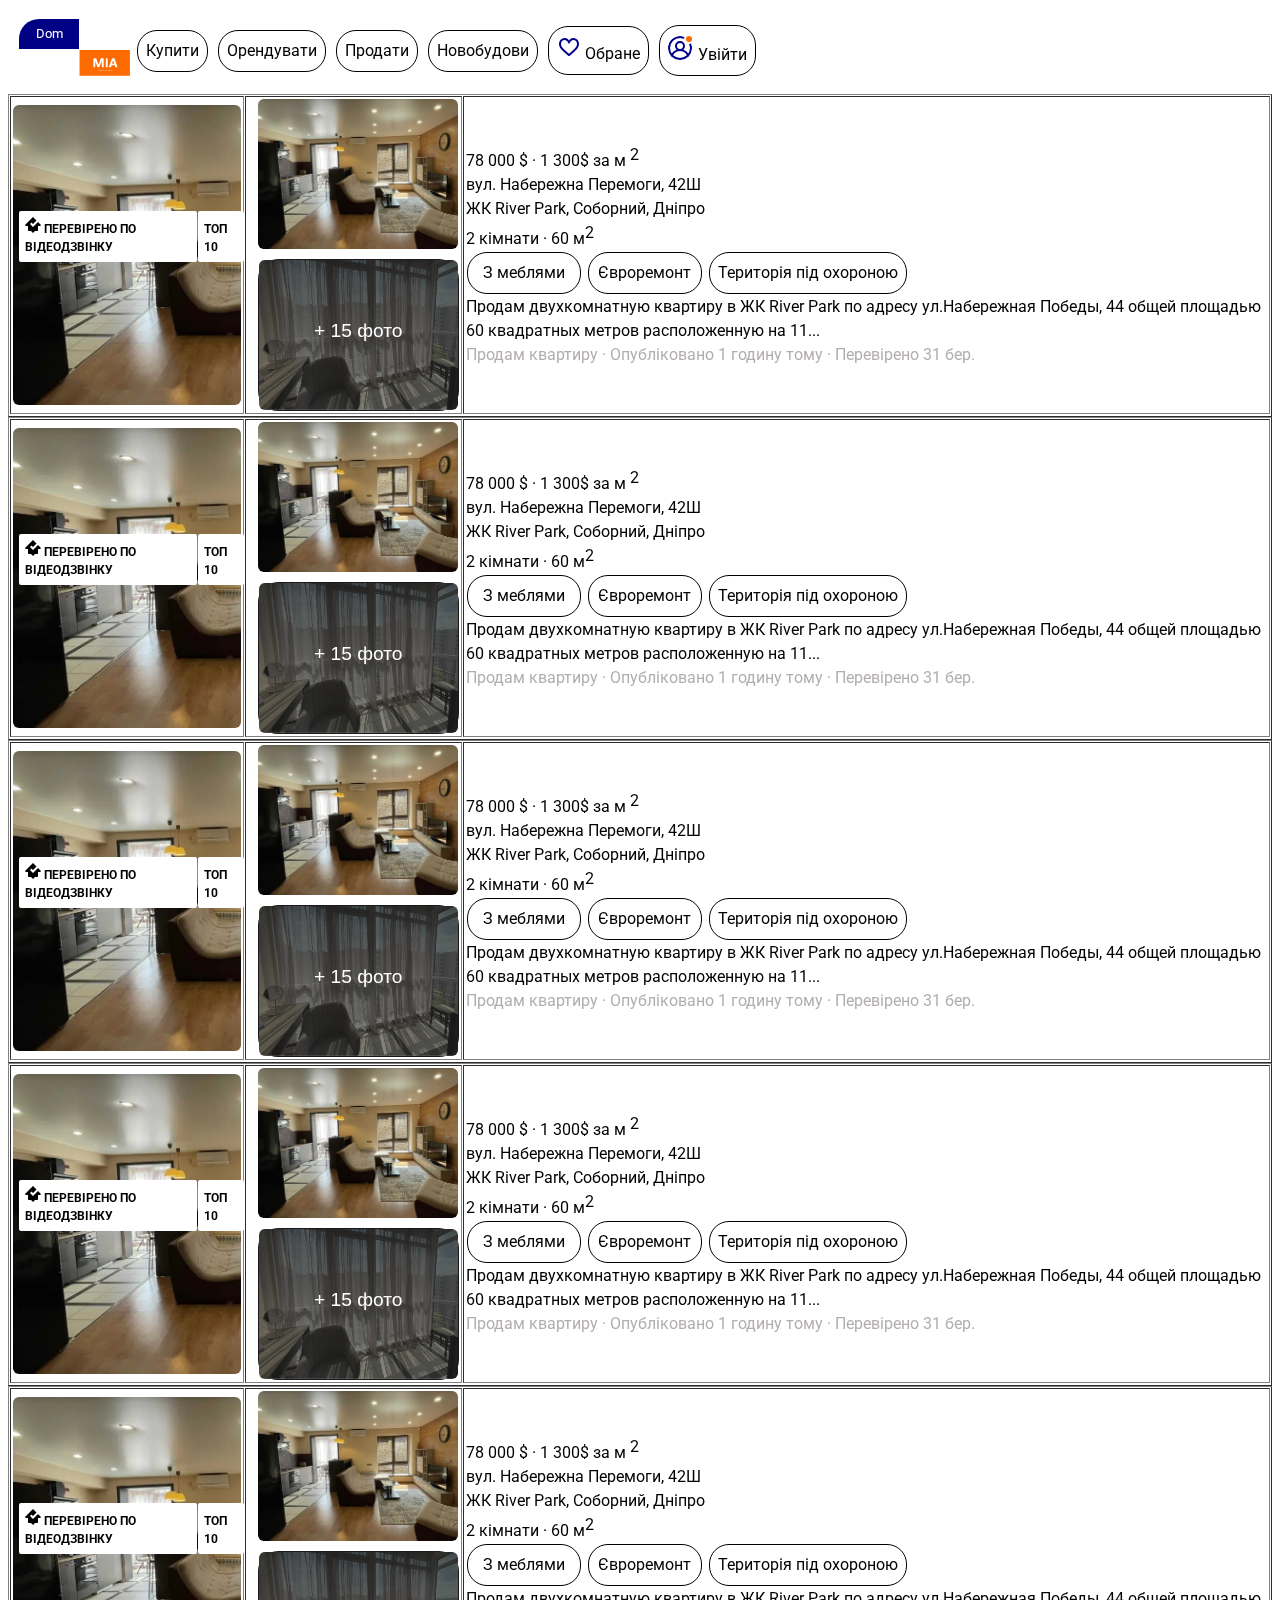
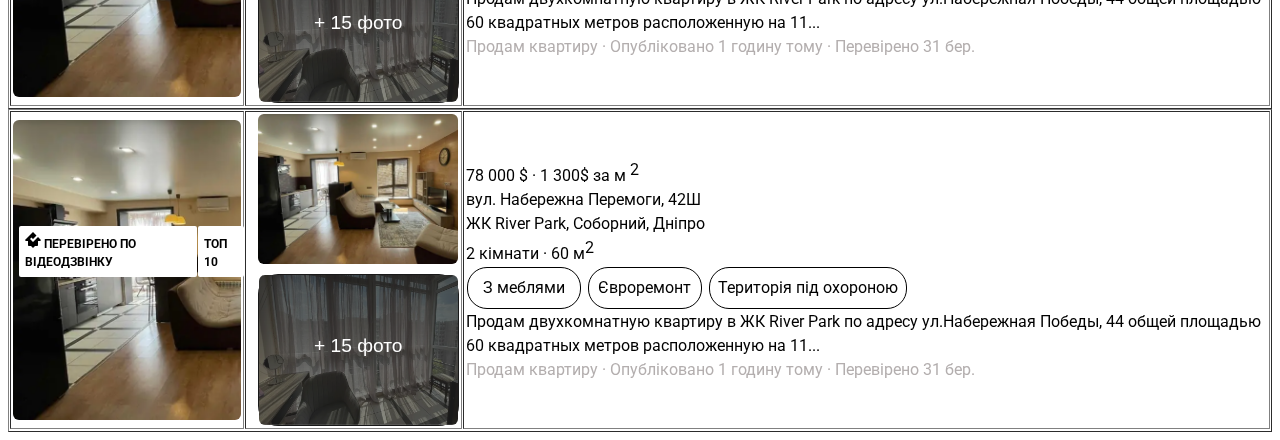
==== i.html @ 533d86bd "add test pages" ====
<!DOCTYPE html>
<html lang="en">
<head>
    <meta charset="UTF-8">
    <link rel="shortcut icon" href="./33333.png" type="image/x-icon">

    <meta name="viewport" content="width=device-width, initial-scale=1.0">
    <link href="https://fonts.googleapis.com/css2?family=Roboto&display=swap" rel="stylesheet">
<link rel="stylesheet" href="./styles/style.css">
    <link rel="stylesheet" href="./i.css">

    <title>DomMia</title>
</head>
<body>
<header>
    <nav>
        <table>
<tr>
    <td> <a class="logo-link" href="#"><span>Dom</span> <img class="logo-img" src="./logomia.svg" alt="logo-home"></a></td>
    <td>  <a href="#" class="link-nav">Купити</a></td>
         <td><a href="#" class="link-nav">Орендувати</a></td>
         <td><a href="#" class="link-nav">Продати</a></td>
         <td><a href="#" class="link-nav">Новобудови</a></td>

    <td>
        <a href="#" class="link-nav"><svg fill="none" xmlns="http://www.w3.org/2000/svg" viewBox="0 0 24 24" width="24" height="24" class="sc-8p9qme-0 icMkEa"><path fill-rule="evenodd" clip-rule="evenodd" d="M7.587 3a4.974 4.974 0 0 1 3.143 1.097c.212.166.415.35.608.548.236.241.456.507.662.794.206-.287.427-.553.662-.794a6.069 6.069 0 0 1 .751-.656 4.975 4.975 0 0 1 3-.989 5.35 5.35 0 0 1 4 1.762C21.438 5.884 22 7.418 22 9.08c0 1.711-.63 3.278-1.983 4.93-1.211 1.477-2.951 2.977-4.965 4.714-.689.593-1.47 1.266-2.279 1.982a1.166 1.166 0 0 1-1.546 0 231.349 231.349 0 0 0-2.274-1.979l-.004-.003c-2.015-1.737-3.755-3.237-4.965-4.714C2.63 12.358 2 10.79 2 9.08c0-1.662.564-3.196 1.587-4.318a5.35 5.35 0 0 1 4-1.762Zm1.91 2.672C8.909 5.212 8.284 5 7.587 5a3.35 3.35 0 0 0-2.522 1.109C4.41 6.827 4 7.865 4 9.08c0 1.144.396 2.277 1.53 3.662 1.078 1.314 2.665 2.692 4.725 4.467l.008.007.003.003c.529.456 1.118.963 1.734 1.503.621-.543 1.214-1.055 1.746-1.513 2.059-1.775 3.647-3.153 4.723-4.467C19.604 11.357 20 10.224 20 9.08c0-1.215-.41-2.253-1.065-2.971A3.35 3.35 0 0 0 16.413 5c-.697 0-1.322.213-1.91.673a4.07 4.07 0 0 0-.408.367 4.852 4.852 0 0 0-.468.563L12 8.878l-1.627-2.276a4.843 4.843 0 0 0-.468-.562 4.077 4.077 0 0 0-.408-.368Z" fill="#00008B"></path></svg>
        Обране</a></td>
        <td><a href="#" class="link-nav"><svg fill="none" xmlns="http://www.w3.org/2000/svg" viewBox="0 0 26 26" width="26" height="26" class="sc-1748d3z-0 icEwvb"><g clip-path="url(#clip0)" stroke="#00008B" stroke-width="2"><circle cx="12" cy="14" r="11"></circle><circle cx="12" cy="12" r="4"></circle><circle cx="12" cy="25" r="9"></circle></g><circle cx="21" cy="5" r="4" fill="#FD6A00" stroke="#fff" stroke-width="2"></circle><defs><clipPath id="clip0"><rect y="2" width="24" height="24" rx="12" fill="#fff"></rect></clipPath></defs></svg>
        Увійти</a></td>
    
         
    
    </td>
</tr>
    </table>
       
      
       
    </nav>
</header>


        <!-- <video controls autoplay="autoplay" loop="loop" >
            <source src="./1111.mp4" type="video/mp4">
          </video> -->
          <div class="video-container">
          <video preload="auto" loop="" muted="" playsinline="" autoplay="" src="./1111.mp4" style="visibility: visible;"></video>


         
            
          </div>
          
          <table border="1" cellspacing="1" cellpadding="1">
            <tr>
               <td>
                <div class="img-ap-prew">
                    <div class="sticks">
                        <a class="a-ap-stick-v">
                            <svg width="16" height="16" fill="none" xmlns="http://www.w3.org/2000/svg" class="mr-5 v-bottom"><path d="M13 5l-5 5-3-3 1.5-1.5L8 7l3.5-3.5L8 0 0 8s.5 1 1 1h2v4c0 .6.4 1 1 1h2l2 2 2-2h2c.6 0 1-.4 1-1V9h2c.5 0 1-1 1-1l-3-3z" fill="#000"></path></svg>
                              Перевірено по відеодзвінку</a>
                        <a class="a-ap-stick-t">ТОП 10</a>
                    </div>
                    <!-- <img src="./img/1.avif" alt=""> -->
                </div>
               </td>
               <td>
                <div class="img-ap-subblock">
                    <div class="img-ap">
                        
                        <!-- <img src="./img/2.avif" alt=""> -->
                    </div>
                    <div class="check">
                        <div class="img-ap-more">
                        <p class="img-ap-more-txt">+ 15 фото</p>
                        <!-- <img class="img-ch" src="./img/1a.png" alt=""> -->
                    </div>
                    </div>
                    
                </div>
               </td>
               <td>
                <div class="info-app">
                    <div class="price">
                        <span class="sp_price">78 000 $</span>
                        <span class="sp_price_squar">· 1 300$ за м <sup>2</sup>
                        </span>
                    </div>
                    <div class="address"><p>вул. Набережна Перемоги, 42Ш</p></div>
                    <div class="area"><p>
                        ЖК River Park, Соборний, Дніпро
                    </p></div>
                    <div class="rooms"><span>
                        2 кімнати · 60 м<sup>2</sup>
                    </span></div>
                    <div class="features">
                        <ul>
                            <li>
                                <a>З меблями</a>
                            </li>
                            <li>
                                <a>Євроремонт</a>
                            </li>
                            <li>
                                <a>Територія під охороною</a>
                            </li>
                        </ul>
                    </div>
                    <div class="descr_ap">
                        <p>
                            Продам двухкомнатную квартиру в ЖК River Park по адресу ул.Набережная Победы, 44 общей площадью 60 квадратных метров расположенную на 11...</div>
                        </p>
                    <div class="info_adv">
                        <span>Продам квартиру · </span>
                        <span>Опубліковано 1 годину тому</span>
                        <span> · Перевірено 31 бер.</span>
                    </div>
                </div>
               </td>
            </tr>
            <tr>
          </table>
          
          <table border="1" cellspacing="1" cellpadding="1">
            <tr>
               <td>
                <div class="img-ap-prew">
                    <div class="sticks">
                        <div class="a-ap-stick-v">
                            <svg width="16" height="16" fill="none" xmlns="http://www.w3.org/2000/svg" class="mr-5 v-bottom"><path d="M13 5l-5 5-3-3 1.5-1.5L8 7l3.5-3.5L8 0 0 8s.5 1 1 1h2v4c0 .6.4 1 1 1h2l2 2 2-2h2c.6 0 1-.4 1-1V9h2c.5 0 1-1 1-1l-3-3z" fill="#000"></path></svg>
                              Перевірено по відеодзвінку</div>
                        <div class="a-ap-stick-t">ТОП 10</div>
                    </div>
                    <!-- <img src="./img/1.avif" alt=""> -->
                </div>
               </td>
               <td>
                <div class="img-ap-subblock">
                    <div class="img-ap">
                        
                        <!-- <img src="./img/2.avif" alt=""> -->
                    </div>
                    <div class="check">
                        <div class="img-ap-more">
                        <p class="img-ap-more-txt">+ 15 фото</p>
                        <!-- <img class="img-ch" src="./img/1a.png" alt=""> -->
                    </div>
                    </div>
                    
                </div>
               </td>
               <td>
                <div class="info-app">
                    
                        <p class="price">78 000 $
                        <span class="sp_price_squar">· 1 300$ за м <sup>2</sup>
                        </span></p>
                    
                    <p class="address">вул. Набережна Перемоги, 42Ш</p>
                    <p class="area">
                        ЖК River Park, Соборний, Дніпро
                    </p>
                    <p class="rooms">
                        2 кімнати · 60 м<sup>2</sup>
                    </p>
                    <div class="features">
                        <ul>
                            <li>
                                <a>З меблями</a>
                            </li>
                            <li>
                                <a>Євроремонт</a>
                            </li>
                            <li>
                                <a>Територія під охороною</a>
                            </li>
                        </ul>
                    </div>
                    <div class="descr_ap">
                        <p>
                            Продам двухкомнатную квартиру в ЖК River Park по адресу ул.Набережная Победы, 44 общей площадью 60 квадратных метров расположенную на 11...</div>
                        </p>
                    <div class="info_adv">
                        <span>Продам квартиру · </span>
                        <span>Опубліковано 1 годину тому</span>
                        <span> · Перевірено 31 бер.</span>
                    </div>
                </div>
               </td>
            </tr>
            <tr>
          </table>

          <table border="1" cellspacing="1" cellpadding="1">
            <tr>
               <td>
                <div class="img-ap-prew">
                    <div class="sticks">
                        <a class="a-ap-stick-v">
                            <svg width="16" height="16" fill="none" xmlns="http://www.w3.org/2000/svg" class="mr-5 v-bottom"><path d="M13 5l-5 5-3-3 1.5-1.5L8 7l3.5-3.5L8 0 0 8s.5 1 1 1h2v4c0 .6.4 1 1 1h2l2 2 2-2h2c.6 0 1-.4 1-1V9h2c.5 0 1-1 1-1l-3-3z" fill="#000"></path></svg>
                              Перевірено по відеодзвінку</a>
                        <a class="a-ap-stick-t">ТОП 10</a>
                    </div>
                    <!-- <img src="./img/1.avif" alt=""> -->
                </div>
               </td>
               <td>
                <div class="img-ap-subblock">
                    <div class="img-ap">
                        
                        <!-- <img src="./img/2.avif" alt=""> -->
                    </div>
                    <div class="check">
                        <div class="img-ap-more">
                        <p class="img-ap-more-txt">+ 15 фото</p>
                        <!-- <img class="img-ch" src="./img/1a.png" alt=""> -->
                    </div>
                    </div>
                    
                </div>
               </td>
               <td>
                <div class="info-app">
                    <div class="price">
                        <span class="sp_price">78 000 $</span>
                        <span class="sp_price_squar">· 1 300$ за м <sup>2</sup>
                        </span>
                    </div>
                    <div class="address"><p>вул. Набережна Перемоги, 42Ш</p></div>
                    <div class="area"><p>
                        ЖК River Park, Соборний, Дніпро
                    </p></div>
                    <div class="rooms"><span>
                        2 кімнати · 60 м<sup>2</sup>
                    </span></div>
                    <div class="features">
                        <ul>
                            <li>
                                <a>З меблями</a>
                            </li>
                            <li>
                                <a>Євроремонт</a>
                            </li>
                            <li>
                                <a>Територія під охороною</a>
                            </li>
                        </ul>
                    </div>
                    <div class="descr_ap">
                        <p>
                            Продам двухкомнатную квартиру в ЖК River Park по адресу ул.Набережная Победы, 44 общей площадью 60 квадратных метров расположенную на 11...</div>
                        </p>
                    <div class="info_adv">
                        <span>Продам квартиру · </span>
                        <span>Опубліковано 1 годину тому</span>
                        <span> · Перевірено 31 бер.</span>
                    </div>
                </div>
               </td>
            </tr>
            <tr>
          </table>

          <table border="1" cellspacing="1" cellpadding="1">
            <tr>
               <td>
                <div class="img-ap-prew">
                    <div class="sticks">
                        <a class="a-ap-stick-v">
                            <svg width="16" height="16" fill="none" xmlns="http://www.w3.org/2000/svg" class="mr-5 v-bottom"><path d="M13 5l-5 5-3-3 1.5-1.5L8 7l3.5-3.5L8 0 0 8s.5 1 1 1h2v4c0 .6.4 1 1 1h2l2 2 2-2h2c.6 0 1-.4 1-1V9h2c.5 0 1-1 1-1l-3-3z" fill="#000"></path></svg>
                              Перевірено по відеодзвінку</a>
                        <a class="a-ap-stick-t">ТОП 10</a>
                    </div>
                    <!-- <img src="./img/1.avif" alt=""> -->
                </div>
               </td>
               <td>
                <div class="img-ap-subblock">
                    <div class="img-ap">
                        
                        <!-- <img src="./img/2.avif" alt=""> -->
                    </div>
                    <div class="check">
                        <div class="img-ap-more">
                        <p class="img-ap-more-txt">+ 15 фото</p>
                        <!-- <img class="img-ch" src="./img/1a.png" alt=""> -->
                    </div>
                    </div>
                    
                </div>
               </td>
               <td>
                <div class="info-app">
                    <div class="price">
                        <span class="sp_price">78 000 $</span>
                        <span class="sp_price_squar">· 1 300$ за м <sup>2</sup>
                        </span>
                    </div>
                    <div class="address"><p>вул. Набережна Перемоги, 42Ш</p></div>
                    <div class="area"><p>
                        ЖК River Park, Соборний, Дніпро
                    </p></div>
                    <div class="rooms"><span>
                        2 кімнати · 60 м<sup>2</sup>
                    </span></div>
                    <div class="features">
                        <ul>
                            <li>
                                <a>З меблями</a>
                            </li>
                            <li>
                                <a>Євроремонт</a>
                            </li>
                            <li>
                                <a>Територія під охороною</a>
                            </li>
                        </ul>
                    </div>
                    <div class="descr_ap">
                        <p>
                            Продам двухкомнатную квартиру в ЖК River Park по адресу ул.Набережная Победы, 44 общей площадью 60 квадратных метров расположенную на 11...</div>
                        </p>
                    <div class="info_adv">
                        <span>Продам квартиру · </span>
                        <span>Опубліковано 1 годину тому</span>
                        <span> · Перевірено 31 бер.</span>
                    </div>
                </div>
               </td>
            </tr>
            <tr>
          </table>

          <table border="1" cellspacing="1" cellpadding="1">
            <tr>
               <td>
                <div class="img-ap-prew">
                    <div class="sticks">
                        <a class="a-ap-stick-v">
                            <svg width="16" height="16" fill="none" xmlns="http://www.w3.org/2000/svg" class="mr-5 v-bottom"><path d="M13 5l-5 5-3-3 1.5-1.5L8 7l3.5-3.5L8 0 0 8s.5 1 1 1h2v4c0 .6.4 1 1 1h2l2 2 2-2h2c.6 0 1-.4 1-1V9h2c.5 0 1-1 1-1l-3-3z" fill="#000"></path></svg>
                              Перевірено по відеодзвінку</a>
                        <a class="a-ap-stick-t">ТОП 10</a>
                    </div>
                    <!-- <img src="./img/1.avif" alt=""> -->
                </div>
               </td>
               <td>
                <div class="img-ap-subblock">
                    <div class="img-ap">
                        
                        <!-- <img src="./img/2.avif" alt=""> -->
                    </div>
                    <div class="check">
                        <div class="img-ap-more">
                        <p class="img-ap-more-txt">+ 15 фото</p>
                        <!-- <img class="img-ch" src="./img/1a.png" alt=""> -->
                    </div>
                    </div>
                    
                </div>
               </td>
               <td>
                <div class="info-app">
                    <div class="price">
                        <span class="sp_price">78 000 $</span>
                        <span class="sp_price_squar">· 1 300$ за м <sup>2</sup>
                        </span>
                    </div>
                    <div class="address"><p>вул. Набережна Перемоги, 42Ш</p></div>
                    <div class="area"><p>
                        ЖК River Park, Соборний, Дніпро
                    </p></div>
                    <div class="rooms"><span>
                        2 кімнати · 60 м<sup>2</sup>
                    </span></div>
                    <div class="features">
                        <ul>
                            <li>
                                <a>З меблями</a>
                            </li>
                            <li>
                                <a>Євроремонт</a>
                            </li>
                            <li>
                                <a>Територія під охороною</a>
                            </li>
                        </ul>
                    </div>
                    <div class="descr_ap">
                        <p>
                            Продам двухкомнатную квартиру в ЖК River Park по адресу ул.Набережная Победы, 44 общей площадью 60 квадратных метров расположенную на 11...</div>
                        </p>
                    <div class="info_adv">
                        <span>Продам квартиру · </span>
                        <span>Опубліковано 1 годину тому</span>
                        <span> · Перевірено 31 бер.</span>
                    </div>
                </div>
               </td>
            </tr>
            <tr>
          </table>

          <table border="1" cellspacing="1" cellpadding="1">
            <tr>
               <td>
                <div class="img-ap-prew">
                    <div class="sticks">
                        <a class="a-ap-stick-v">
                            <svg width="16" height="16" fill="none" xmlns="http://www.w3.org/2000/svg" class="mr-5 v-bottom"><path d="M13 5l-5 5-3-3 1.5-1.5L8 7l3.5-3.5L8 0 0 8s.5 1 1 1h2v4c0 .6.4 1 1 1h2l2 2 2-2h2c.6 0 1-.4 1-1V9h2c.5 0 1-1 1-1l-3-3z" fill="#000"></path></svg>
                              Перевірено по відеодзвінку</a>
                        <a class="a-ap-stick-t">ТОП 10</a>
                    </div>
                    <!-- <img src="./img/1.avif" alt=""> -->
                </div>
               </td>
               <td>
                <div class="img-ap-subblock">
                    <div class="img-ap">
                        
                        <!-- <img src="./img/2.avif" alt=""> -->
                    </div>
                    <div class="check">
                        <div class="img-ap-more">
                        <p class="img-ap-more-txt">+ 15 фото</p>
                        <!-- <img class="img-ch" src="./img/1a.png" alt=""> -->
                    </div>
                    </div>
                    
                </div>
               </td>
               <td>
                <div class="info-app">
                    <div class="price">
                        <span class="sp_price">78 000 $</span>
                        <span class="sp_price_squar">· 1 300$ за м <sup>2</sup>
                        </span>
                    </div>
                    <div class="address"><p>вул. Набережна Перемоги, 42Ш</p></div>
                    <div class="area"><p>
                        ЖК River Park, Соборний, Дніпро
                    </p></div>
                    <div class="rooms"><span>
                        2 кімнати · 60 м<sup>2</sup>
                    </span></div>
                    <div class="features">
                        <ul>
                            <li>
                                <a>З меблями</a>
                            </li>
                            <li>
                                <a>Євроремонт</a>
                            </li>
                            <li>
                                <a>Територія під охороною</a>
                            </li>
                        </ul>
                    </div>
                    <div class="descr_ap">
                        <p>
                            Продам двухкомнатную квартиру в ЖК River Park по адресу ул.Набережная Победы, 44 общей площадью 60 квадратных метров расположенную на 11...</div>
                        </p>
                    <div class="info_adv">
                        <span>Продам квартиру · </span>
                        <span>Опубліковано 1 годину тому</span>
                        <span> · Перевірено 31 бер.</span>
                    </div>
                </div>
               </td>
            </tr>
            <tr>
          </table>
          
          
          
          
          
          <!-- <video id="myVideo" loop>
            <source src="./1111.mp4" type="video/mp4">
          </video>
          
          <script>
            var video = document.getElementById("myVideo");
            video.play();
          </script> -->
</body>
</html>
---- styles/style.css ----
*,
::after,
::before{
    font-family: Roboto;
    font-weight: 400;
    font-size: 16px;
    line-height: 1.5;
}

body{
    box-sizing: border-box;
    
}
.info-app{
    /* display: table-cell; */
    /* display:inline-block; */
    display:table-row; 
    /* height: 200px; */
    
}
img{
    width: 100%;
}

.main {

}
.section-ap {

}
.section-ap-descr {
    display: table;

}
.img-ap-block {
    /* display: table-cell; */
    width: 500px;
   /* display: table-cell; */
    
  
    
    
}
.img-ap-prew {
    
    display: table-cell;
     background: #fc0505;
    width: 300px;
    height: 300px;
    background-image: url("../img/2a.png");
    background-size:cover;
    border-radius: 6px;
   
}
.img-ap-subblock {
   /* width: 50%; */
   display: table-cell;
   padding-left: 10px;
   
}
.img-ap {
    background-image: url("../img/2a.png");
    background-size:cover;
    /* display: table-cell; */
     /* background: #05fc09; */
    width: 200px;
    height: 150px;
    border-radius: 6px;
    margin-bottom: 10px;
    /* object-fit: cover; */
}
.check{
    background: #000;
    opacity: 0.9;
    border-radius: 20px;
    /* position: absolute; */
}
.img-ap-more {
    background-size:cover;
    border-radius: 6px;
    /* background-image: url("../img/1a.png"); */
    display: table-cell;
    /* background: #ebfc05; */
    width: 200px;
    height: 150px;
    
    /* position: relative; */
    
    /* background-color: rgba(0,0,0,0.9); */
    /* color:#fff; */
    background-image: linear-gradient(rgba(0, 0, 0, 0.727),rgba(0, 0, 0, 0.5)) , url("../img/1a.png");

    
}


.sort {
   
    background: #0591fc;
    /* width: 100px;
    height: 50px; */
}

li{
    list-style: none;
}

a{
   
    display: block;
   text-decoration: none;
   color: #000000;
   border: 1px solid #000;
   border-radius: 20px;
   padding: 8px;
   margin-right: 6px;
   
}

li{
    text-align: center;
    display: table-cell;
min-width: 120px;

}
.info_adv{
    color: #b3aeae;
}
/* .sort-prise>li{
    text-align: center;
    display: table-cell;
background: #c9b7b7;
width: 120px;

} */
.img-ap-more{
   
}

.img-ap-more-txt{
    
    top:40%;
    left: 50%;
    transform: translateX(-50%);
    position: relative;
    text-align: center;
    color: #fff;
    /* padding: 30% 15%; */
    font-weight: bold;
    font: 1.2em sans-serif;
}
ul{
    padding: 0;
    margin: 0;
}
p{
    margin: 0;
    padding: 0;
}
.a-ap-stick-v {
    background: #ffffff;
    border: none;
    border-radius: 2px;
    text-transform: uppercase;
    width: fit-content;
    font-weight: bold;
    font-size: 12px;
    padding: 6px;
    display: table-cell;
    position: relative;
    
    
    
}
.mr-5 {
}
.v-bottom {
}
.a-ap-stick-t {
    display: table-cell;
    padding: 6px;
    background: #ffffff;
    border: none;
    border-radius: 2px;
    text-transform: uppercase;
    width: fit-content;
    font-weight: bold;
    font-size: 12px;
    position: relative;
    
    
}

.sticks{
    position: relative;
    left: 2%;
    top: 35%;
}
---- i.css ----
.video-container {
    
    position: fixed;
    top: 0;
    left: 0;
    width: 100%;
    height: 100%;
    z-index: -1;
    overflow: hidden;
  }
  
  .video-container video {
    position: absolute;
    top: 0;
    left: 0;
    width: 100%;
    height: 100%;
    object-fit: cover;
    pointer-events: none;
  }
  
  @keyframes playVideo {
    0% { opacity: 0; }
    5% { opacity: 0.5;}
    10%{opacity: 0.15;}
    15%{opacity: 0.25;}
    20%{opacity: 0.35;}
    25%{opacity: 0.45;}
    30%{opacity: 0.55;}
    35%{opacity: 0.65;}
    40%{opacity: 0.75;}
    45%{opacity: 0.85;}
    50%{ opacity: 0.95;}
    55%{ opacity: 0.85;}
    60%{ opacity: 0.75;}
    65%{ opacity: 0.65;}
    70%{ opacity: 0.55;}
    75%{ opacity: 0.45;}
    80%{ opacity: 0.35;}
    85%{ opacity: 0.25;}
    90%{ opacity: 0.15;}
    95% { opacity: 0.7;}
    100% { opacity: 0;}
  }
  
  .video-container video {
    animation-name: playVideo;
    animation-duration: 30s;
    animation-timing-function: linear;
    animation-iteration-count: infinite;
  }
  
  *,
::after,
::before{
    font-family: Roboto;
    font-weight: 400;
    font-size: 16px;
    line-height: 1.5;
}

body{
    box-sizing: border-box;
    
}
.info-app{
    /* display: table-cell; */
    /* display:inline-block; */
    display:table-row; 
    /* height: 200px; */
    
}
img{
    width: 100%;
}

.main {

}
.section-ap {

}
.section-ap-descr {
    display: table;

}
.img-ap-block {
    /* display: table-cell; */
    width: 500px;
   /* display: table-cell; */
    
  
    
    
}
.img-ap-prew {
    
    display: table-cell;
     background: #fc0505;
    width: 300px;
    height: 300px;
    background-image: url("../img/2a.png");
    background-size:cover;
    border-radius: 6px;
   
}
.img-ap-subblock {
   /* width: 50%; */
   display: table-cell;
   padding-left: 10px;
   
}
.img-ap {
    background-image: url("../img/2a.png");
    background-size:cover;
    /* display: table-cell; */
     /* background: #05fc09; */
    width: 200px;
    height: 150px;
    border-radius: 6px;
    margin-bottom: 10px;
    /* object-fit: cover; */
}
.check{
    /* background: #000;
    opacity: 0.9;
    border-radius: 20px; */
    /* position: absolute; */
}
.img-ap-more {
    background-size:cover;
    border-radius: 6px;
    /* background-image: url("../img/1a.png"); */
    display: table-cell;
    /* background: #ebfc05; */
    width: 200px;
    height: 150px;
    
    /* position: relative; */
    
    /* background-color: rgba(0,0,0,0.9); */
    /* color:#fff; */
    background-image: linear-gradient(rgba(0, 0, 0, 0.727),rgba(0, 0, 0, 0.5)) , url("../img/1a.png");

    
}


.sort {
   
    background: #0591fc;
    /* width: 100px;
    height: 50px; */
}

li{
    list-style: none;
}

a{
   text-decoration: none;
   
   
}
/* .link{
    display: block;
    color: #000000;
    border: 1px solid #000;
    border-radius: 20px;
    padding: 8px;
    margin-right: 6px;
} */

li{
    text-align: center;
    display: table-cell;
min-width: 120px;

}
.info_adv{
    color: #b3aeae;
}
/* .sort-prise>li{
    text-align: center;
    display: table-cell;
background: #c9b7b7;
width: 120px;

} */
.img-ap-more{
   
}

.img-ap-more-txt{
    
    top:40%;
    left: 50%;
    transform: translateX(-50%);
    position: relative;
    text-align: center;
    color: #fff;
    /* padding: 30% 15%; */
    font-weight: bold;
    font: 1.2em sans-serif;
}
ul{
    padding: 0;
    margin: 0;
}
p{
    margin: 0;
    padding: 0;
}
.a-ap-stick-v {
    background: #ffffff;
    border: none;
    border-radius: 2px;
    text-transform: uppercase;
    font-weight: bold;
    font-size: 12px;
    padding: 6px;

    width: fit-content;
    display: table-cell;
    position: relative;
    
    
    
}
.mr-5 {
}
.v-bottom {
}
.a-ap-stick-t {
    display: table-cell;
    padding: 6px;
    background: #ffffff;
    border: none;
    border-radius: 2px;
    text-transform: uppercase;
    width: fit-content;
    font-weight: bold;
    font-size: 12px;
    position: relative;
    
    
}

.sticks{
    position: relative;
    left: 2%;
    top: 35%;
}

nav{
    /* display: inline-block; */
}
.logo-img{
    width: 112px;
    
}
.logo-link{
    width: 100px;
    border: none;
}
.logo-link > span{
    border-radius: 20px 0 0 0;
    width: 50px;
    display: block;
   padding: 5px;
   font-size: small;
    background: #000085;
    color: #ffffff;
    text-align: center;
}
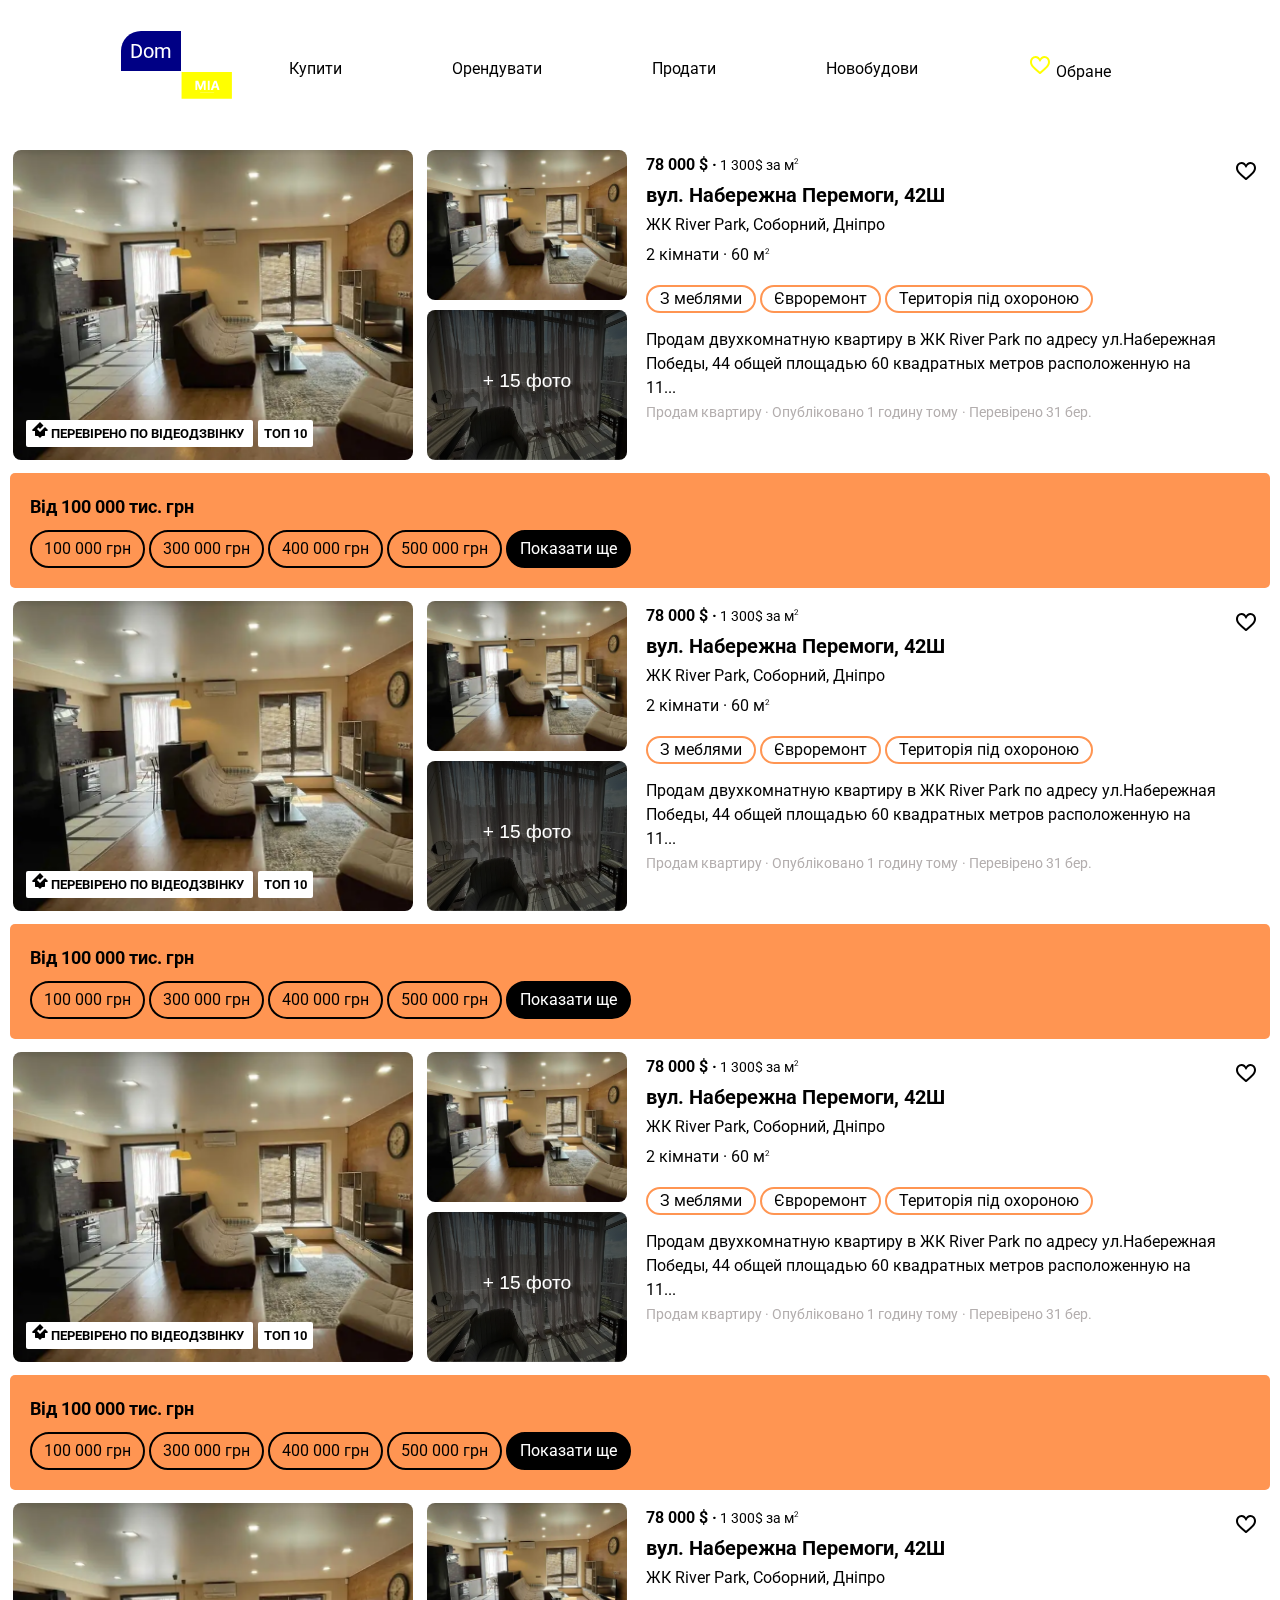
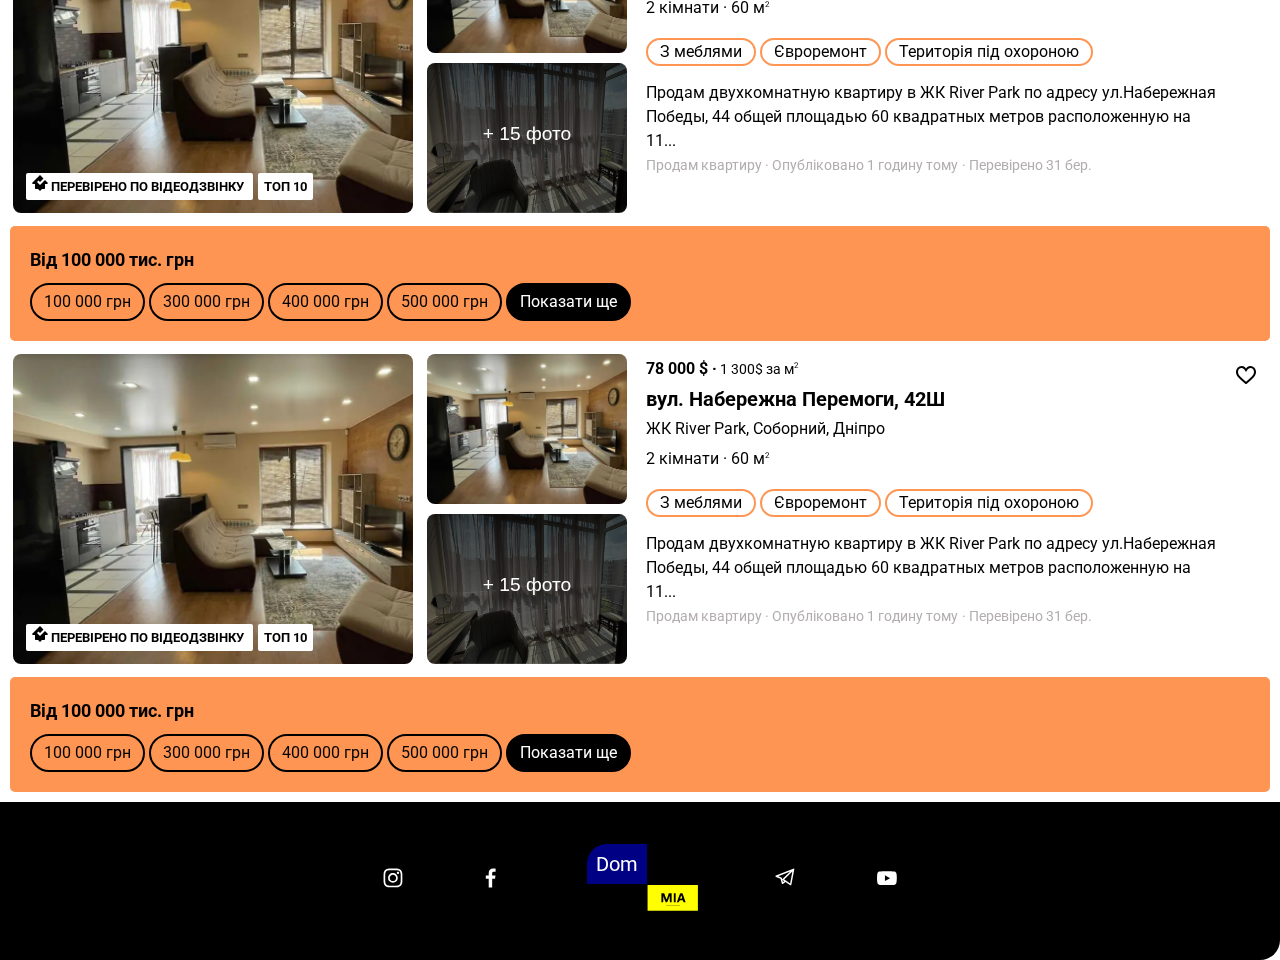
==== commit e0f7d79a: "add updates according to mockup" ====
--- a/i.html
+++ b/i.html
@@ -1,487 +1,502 @@
 <!DOCTYPE html>
 <html lang="en">
+
 <head>
     <meta charset="UTF-8">
-    <link rel="shortcut icon" href="./33333.png" type="image/x-icon">
+    <!-- icon -->
+    <link rel="shortcut icon" href="./img/home.png" type="image/x-icon">
 
     <meta name="viewport" content="width=device-width, initial-scale=1.0">
     <link href="https://fonts.googleapis.com/css2?family=Roboto&display=swap" rel="stylesheet">
-<link rel="stylesheet" href="./styles/style.css">
+    <!-- <link rel="stylesheet" href="./styles/style.css"> -->
     <link rel="stylesheet" href="./i.css">
 
     <title>DomMia</title>
 </head>
+
 <body>
-<header>
-    <nav>
-        <table>
-<tr>
-    <td> <a class="logo-link" href="#"><span>Dom</span> <img class="logo-img" src="./logomia.svg" alt="logo-home"></a></td>
-    <td>  <a href="#" class="link-nav">Купити</a></td>
-         <td><a href="#" class="link-nav">Орендувати</a></td>
-         <td><a href="#" class="link-nav">Продати</a></td>
-         <td><a href="#" class="link-nav">Новобудови</a></td>
-
-    <td>
-        <a href="#" class="link-nav"><svg fill="none" xmlns="http://www.w3.org/2000/svg" viewBox="0 0 24 24" width="24" height="24" class="sc-8p9qme-0 icMkEa"><path fill-rule="evenodd" clip-rule="evenodd" d="M7.587 3a4.974 4.974 0 0 1 3.143 1.097c.212.166.415.35.608.548.236.241.456.507.662.794.206-.287.427-.553.662-.794a6.069 6.069 0 0 1 .751-.656 4.975 4.975 0 0 1 3-.989 5.35 5.35 0 0 1 4 1.762C21.438 5.884 22 7.418 22 9.08c0 1.711-.63 3.278-1.983 4.93-1.211 1.477-2.951 2.977-4.965 4.714-.689.593-1.47 1.266-2.279 1.982a1.166 1.166 0 0 1-1.546 0 231.349 231.349 0 0 0-2.274-1.979l-.004-.003c-2.015-1.737-3.755-3.237-4.965-4.714C2.63 12.358 2 10.79 2 9.08c0-1.662.564-3.196 1.587-4.318a5.35 5.35 0 0 1 4-1.762Zm1.91 2.672C8.909 5.212 8.284 5 7.587 5a3.35 3.35 0 0 0-2.522 1.109C4.41 6.827 4 7.865 4 9.08c0 1.144.396 2.277 1.53 3.662 1.078 1.314 2.665 2.692 4.725 4.467l.008.007.003.003c.529.456 1.118.963 1.734 1.503.621-.543 1.214-1.055 1.746-1.513 2.059-1.775 3.647-3.153 4.723-4.467C19.604 11.357 20 10.224 20 9.08c0-1.215-.41-2.253-1.065-2.971A3.35 3.35 0 0 0 16.413 5c-.697 0-1.322.213-1.91.673a4.07 4.07 0 0 0-.408.367 4.852 4.852 0 0 0-.468.563L12 8.878l-1.627-2.276a4.843 4.843 0 0 0-.468-.562 4.077 4.077 0 0 0-.408-.368Z" fill="#00008B"></path></svg>
-        Обране</a></td>
-        <td><a href="#" class="link-nav"><svg fill="none" xmlns="http://www.w3.org/2000/svg" viewBox="0 0 26 26" width="26" height="26" class="sc-1748d3z-0 icEwvb"><g clip-path="url(#clip0)" stroke="#00008B" stroke-width="2"><circle cx="12" cy="14" r="11"></circle><circle cx="12" cy="12" r="4"></circle><circle cx="12" cy="25" r="9"></circle></g><circle cx="21" cy="5" r="4" fill="#FD6A00" stroke="#fff" stroke-width="2"></circle><defs><clipPath id="clip0"><rect y="2" width="24" height="24" rx="12" fill="#fff"></rect></clipPath></defs></svg>
-        Увійти</a></td>
-    
-         
-    
-    </td>
-</tr>
-    </table>
-       
-      
-       
-    </nav>
-</header>
-
-
-        <!-- <video controls autoplay="autoplay" loop="loop" >
-            <source src="./1111.mp4" type="video/mp4">
-          </video> -->
-          <div class="video-container">
-          <video preload="auto" loop="" muted="" playsinline="" autoplay="" src="./1111.mp4" style="visibility: visible;"></video>
-
-
-         
-            
-          </div>
-          
-          <table border="1" cellspacing="1" cellpadding="1">
-            <tr>
-               <td>
+    <header>
+        <nav>
+            <table class="header-tb">
+                <tr class="header-tr">
+                    <td class="header-tb"> <a class="logo-link link" href="#"><span class="logo-txt">Dom</span> <img
+                                class="logo-img" src="./logomia.svg" alt="logo-home"></a></td>
+                    <td class="header-tb"> <a href="#" class="link-nav link">Купити</a></td>
+                    <td class="header-tb"> <a href="#" class="link-nav link">Орендувати</a></td>
+                    <td class="header-tb"><a href="#" class="link-nav link">Продати</a></td>
+                    <td class="header-tb"><a href="#" class="link-nav link">Новобудови</a></td>
+                    <td class="header-tb">
+                        <a href="#" class="link-nav link"><svg fill="none" xmlns="http://www.w3.org/2000/svg"
+                                viewBox="0 0 24 24" width="24" height="24" class="sc-8p9qme-0 icMkEa">
+                                <path fill-rule="evenodd" clip-rule="evenodd"
+                                    d="M7.587 3a4.974 4.974 0 0 1 3.143 1.097c.212.166.415.35.608.548.236.241.456.507.662.794.206-.287.427-.553.662-.794a6.069 6.069 0 0 1 .751-.656 4.975 4.975 0 0 1 3-.989 5.35 5.35 0 0 1 4 1.762C21.438 5.884 22 7.418 22 9.08c0 1.711-.63 3.278-1.983 4.93-1.211 1.477-2.951 2.977-4.965 4.714-.689.593-1.47 1.266-2.279 1.982a1.166 1.166 0 0 1-1.546 0 231.349 231.349 0 0 0-2.274-1.979l-.004-.003c-2.015-1.737-3.755-3.237-4.965-4.714C2.63 12.358 2 10.79 2 9.08c0-1.662.564-3.196 1.587-4.318a5.35 5.35 0 0 1 4-1.762Zm1.91 2.672C8.909 5.212 8.284 5 7.587 5a3.35 3.35 0 0 0-2.522 1.109C4.41 6.827 4 7.865 4 9.08c0 1.144.396 2.277 1.53 3.662 1.078 1.314 2.665 2.692 4.725 4.467l.008.007.003.003c.529.456 1.118.963 1.734 1.503.621-.543 1.214-1.055 1.746-1.513 2.059-1.775 3.647-3.153 4.723-4.467C19.604 11.357 20 10.224 20 9.08c0-1.215-.41-2.253-1.065-2.971A3.35 3.35 0 0 0 16.413 5c-.697 0-1.322.213-1.91.673a4.07 4.07 0 0 0-.408.367 4.852 4.852 0 0 0-.468.563L12 8.878l-1.627-2.276a4.843 4.843 0 0 0-.468-.562 4.077 4.077 0 0 0-.408-.368Z"
+                                    fill="#FFFF00"></path>
+                            </svg>
+                            Обране</a>
+                    </td>
+                    </td>
+                </tr>
+            </table>
+        </nav>
+    </header>
+    <div class="video-container">
+        <video preload="auto" loop="" muted="" playsinline="" autoplay="" src="./1111.mp4"
+            style="visibility: visible;"></video>
+    </div>
+<div class ="ap-tb" >
+ <table>
+        <tr>
+            <td>
                 <div class="img-ap-prew">
                     <div class="sticks">
-                        <a class="a-ap-stick-v">
-                            <svg width="16" height="16" fill="none" xmlns="http://www.w3.org/2000/svg" class="mr-5 v-bottom"><path d="M13 5l-5 5-3-3 1.5-1.5L8 7l3.5-3.5L8 0 0 8s.5 1 1 1h2v4c0 .6.4 1 1 1h2l2 2 2-2h2c.6 0 1-.4 1-1V9h2c.5 0 1-1 1-1l-3-3z" fill="#000"></path></svg>
-                              Перевірено по відеодзвінку</a>
-                        <a class="a-ap-stick-t">ТОП 10</a>
+                        <a href="#">
+                            <svg width="16" height="16" fill="none" xmlns="http://www.w3.org/2000/svg"
+                                class="mr-5 v-bottom">
+                                <path
+                                    d="M13 5l-5 5-3-3 1.5-1.5L8 7l3.5-3.5L8 0 0 8s.5 1 1 1h2v4c0 .6.4 1 1 1h2l2 2 2-2h2c.6 0 1-.4 1-1V9h2c.5 0 1-1 1-1l-3-3z"
+                                    fill="#000"></path>
+                            </svg>
+                            Перевірено по відеодзвінку </a>
+                        <a href="#">ТОП 10</a>
                     </div>
-                    <!-- <img src="./img/1.avif" alt=""> -->
                 </div>
-               </td>
-               <td>
+            </td>
+            <td>
                 <div class="img-ap-subblock">
                     <div class="img-ap">
-                        
-                        <!-- <img src="./img/2.avif" alt=""> -->
                     </div>
                     <div class="check">
                         <div class="img-ap-more">
-                        <p class="img-ap-more-txt">+ 15 фото</p>
-                        <!-- <img class="img-ch" src="./img/1a.png" alt=""> -->
+                            <p class="img-ap-more-txt">+ 15 фото</p>
+                        </div>
                     </div>
-                    </div>
-                    
+
                 </div>
-               </td>
-               <td>
+            </td>
+            <td class="info-app-td">
                 <div class="info-app">
-                    <div class="price">
-                        <span class="sp_price">78 000 $</span>
-                        <span class="sp_price_squar">· 1 300$ за м <sup>2</sup>
-                        </span>
-                    </div>
-                    <div class="address"><p>вул. Набережна Перемоги, 42Ш</p></div>
-                    <div class="area"><p>
-                        ЖК River Park, Соборний, Дніпро
-                    </p></div>
-                    <div class="rooms"><span>
-                        2 кімнати · 60 м<sup>2</sup>
-                    </span></div>
-                    <div class="features">
-                        <ul>
-                            <li>
-                                <a>З меблями</a>
-                            </li>
-                            <li>
-                                <a>Євроремонт</a>
-                            </li>
-                            <li>
-                                <a>Територія під охороною</a>
-                            </li>
-                        </ul>
-                    </div>
-                    <div class="descr_ap">
-                        <p>
-                            Продам двухкомнатную квартиру в ЖК River Park по адресу ул.Набережная Победы, 44 общей площадью 60 квадратных метров расположенную на 11...</div>
-                        </p>
-                    <div class="info_adv">
+                    <p class="price">78 000 $ ·<span class="sp_price_squar"> 1 300$ за м<sup class="s">2</sup></p>
+                    <p class="address">вул. Набережна Перемоги, 42Ш</p>
+                    <p class="area">ЖК River Park, Соборний, Дніпро</p>
+                    <p class="rooms"><span>2 кімнати · 60 м<sup class="s">2 </span></p>
+                    <ul class="features">
+                        <li>
+                            <p>З меблями</p>
+                        </li>
+                        <li>
+                            <p>Євроремонт</p>
+                        </li>
+                        <li>
+                            <p>Територія під охороною</p>
+                        </li>
+                    </ul>
+                    <p class="descr_ap">
+                        Продам двухкомнатную квартиру в ЖК River Park по адресу ул.Набережная Победы, 44 общей площадью
+                        60 квадратных метров расположенную на 11...
+                    </p>
+                    <p class="info_adv">
                         <span>Продам квартиру · </span>
                         <span>Опубліковано 1 годину тому</span>
                         <span> · Перевірено 31 бер.</span>
+                    </p>
                     </div>
-                </div>
-               </td>
+            </td>
+            <td class="icon-heart-td">
+                <div ><svg fill="none" xmlns="http://www.w3.org/2000/svg"
+                    viewBox="0 0 24 24" width="24" height="24" class="sc-8p9qme-0 icMkEa">
+                    <path fill-rule="evenodd" clip-rule="evenodd"
+                        d="M7.587 3a4.974 4.974 0 0 1 3.143 1.097c.212.166.415.35.608.548.236.241.456.507.662.794.206-.287.427-.553.662-.794a6.069 6.069 0 0 1 .751-.656 4.975 4.975 0 0 1 3-.989 5.35 5.35 0 0 1 4 1.762C21.438 5.884 22 7.418 22 9.08c0 1.711-.63 3.278-1.983 4.93-1.211 1.477-2.951 2.977-4.965 4.714-.689.593-1.47 1.266-2.279 1.982a1.166 1.166 0 0 1-1.546 0 231.349 231.349 0 0 0-2.274-1.979l-.004-.003c-2.015-1.737-3.755-3.237-4.965-4.714C2.63 12.358 2 10.79 2 9.08c0-1.662.564-3.196 1.587-4.318a5.35 5.35 0 0 1 4-1.762Zm1.91 2.672C8.909 5.212 8.284 5 7.587 5a3.35 3.35 0 0 0-2.522 1.109C4.41 6.827 4 7.865 4 9.08c0 1.144.396 2.277 1.53 3.662 1.078 1.314 2.665 2.692 4.725 4.467l.008.007.003.003c.529.456 1.118.963 1.734 1.503.621-.543 1.214-1.055 1.746-1.513 2.059-1.775 3.647-3.153 4.723-4.467C19.604 11.357 20 10.224 20 9.08c0-1.215-.41-2.253-1.065-2.971A3.35 3.35 0 0 0 16.413 5c-.697 0-1.322.213-1.91.673a4.07 4.07 0 0 0-.408.367 4.852 4.852 0 0 0-.468.563L12 8.878l-1.627-2.276a4.843 4.843 0 0 0-.468-.562 4.077 4.077 0 0 0-.408-.368Z"
+                        fill="#000"></path>
+                </svg></div>
+            </td>
+        </tr>
+    </table>
+</div>
+   
+
+    <div class="sort">
+        <p>Від 100 000 тис. грн</p>
+        <ul class="sort-ul">
+            <li>100 000 грн</li>
+            <li>300 000 грн</li>
+            <li>400 000 грн</li>
+            <li>500 000 грн</li>
+            <li>Показати ще</li>
+        </ul>
+    </div>
+
+    <div class ="ap-tb" >
+        <table>
+               <tr>
+                   <td>
+                       <div class="img-ap-prew">
+                           <div class="sticks">
+                               <a href="#">
+                                   <svg width="16" height="16" fill="none" xmlns="http://www.w3.org/2000/svg"
+                                       class="mr-5 v-bottom">
+                                       <path
+                                           d="M13 5l-5 5-3-3 1.5-1.5L8 7l3.5-3.5L8 0 0 8s.5 1 1 1h2v4c0 .6.4 1 1 1h2l2 2 2-2h2c.6 0 1-.4 1-1V9h2c.5 0 1-1 1-1l-3-3z"
+                                           fill="#000"></path>
+                                   </svg>
+                                   Перевірено по відеодзвінку </a>
+                               <a href="#">ТОП 10</a>
+                           </div>
+                       </div>
+                   </td>
+                   <td>
+                       <div class="img-ap-subblock">
+                           <div class="img-ap">
+                           </div>
+                           <div class="check">
+                               <div class="img-ap-more">
+                                   <p class="img-ap-more-txt">+ 15 фото</p>
+                               </div>
+                           </div>
+       
+                       </div>
+                   </td>
+                   <td class="info-app-td">
+                       <div class="info-app">
+                           <p class="price">78 000 $ ·<span class="sp_price_squar"> 1 300$ за м<sup class="s">2</sup></p>
+                           <p class="address">вул. Набережна Перемоги, 42Ш</p>
+                           <p class="area">ЖК River Park, Соборний, Дніпро</p>
+                           <p class="rooms"><span>2 кімнати · 60 м<sup class="s">2 </span></p>
+                           <ul class="features">
+                               <li>
+                                   <p>З меблями</p>
+                               </li>
+                               <li>
+                                   <p>Євроремонт</p>
+                               </li>
+                               <li>
+                                   <p>Територія під охороною</p>
+                               </li>
+                           </ul>
+                           <p class="descr_ap">
+                               Продам двухкомнатную квартиру в ЖК River Park по адресу ул.Набережная Победы, 44 общей площадью
+                               60 квадратных метров расположенную на 11...
+                           </p>
+                           <p class="info_adv">
+                               <span>Продам квартиру · </span>
+                               <span>Опубліковано 1 годину тому</span>
+                               <span> · Перевірено 31 бер.</span>
+                           </p>
+                           </div>
+                   </td>
+                   <td class="icon-heart-td">
+                       <div ><svg fill="none" xmlns="http://www.w3.org/2000/svg"
+                           viewBox="0 0 24 24" width="24" height="24" class="sc-8p9qme-0 icMkEa">
+                           <path fill-rule="evenodd" clip-rule="evenodd"
+                               d="M7.587 3a4.974 4.974 0 0 1 3.143 1.097c.212.166.415.35.608.548.236.241.456.507.662.794.206-.287.427-.553.662-.794a6.069 6.069 0 0 1 .751-.656 4.975 4.975 0 0 1 3-.989 5.35 5.35 0 0 1 4 1.762C21.438 5.884 22 7.418 22 9.08c0 1.711-.63 3.278-1.983 4.93-1.211 1.477-2.951 2.977-4.965 4.714-.689.593-1.47 1.266-2.279 1.982a1.166 1.166 0 0 1-1.546 0 231.349 231.349 0 0 0-2.274-1.979l-.004-.003c-2.015-1.737-3.755-3.237-4.965-4.714C2.63 12.358 2 10.79 2 9.08c0-1.662.564-3.196 1.587-4.318a5.35 5.35 0 0 1 4-1.762Zm1.91 2.672C8.909 5.212 8.284 5 7.587 5a3.35 3.35 0 0 0-2.522 1.109C4.41 6.827 4 7.865 4 9.08c0 1.144.396 2.277 1.53 3.662 1.078 1.314 2.665 2.692 4.725 4.467l.008.007.003.003c.529.456 1.118.963 1.734 1.503.621-.543 1.214-1.055 1.746-1.513 2.059-1.775 3.647-3.153 4.723-4.467C19.604 11.357 20 10.224 20 9.08c0-1.215-.41-2.253-1.065-2.971A3.35 3.35 0 0 0 16.413 5c-.697 0-1.322.213-1.91.673a4.07 4.07 0 0 0-.408.367 4.852 4.852 0 0 0-.468.563L12 8.878l-1.627-2.276a4.843 4.843 0 0 0-.468-.562 4.077 4.077 0 0 0-.408-.368Z"
+                               fill="#000"></path>
+                       </svg></div>
+                   </td>
+               </tr>
+           </table>
+       </div>
+          
+       
+           <div class="sort">
+               <p>Від 100 000 тис. грн</p>
+               <ul class="sort-ul">
+                   <li>100 000 грн</li>
+                   <li>300 000 грн</li>
+                   <li>400 000 грн</li>
+                   <li>500 000 грн</li>
+                   <li>Показати ще</li>
+               </ul>
+           </div>
+           <div class ="ap-tb" >
+            <table>
+                   <tr>
+                       <td>
+                           <div class="img-ap-prew">
+                               <div class="sticks">
+                                   <a href="#">
+                                       <svg width="16" height="16" fill="none" xmlns="http://www.w3.org/2000/svg"
+                                           class="mr-5 v-bottom">
+                                           <path
+                                               d="M13 5l-5 5-3-3 1.5-1.5L8 7l3.5-3.5L8 0 0 8s.5 1 1 1h2v4c0 .6.4 1 1 1h2l2 2 2-2h2c.6 0 1-.4 1-1V9h2c.5 0 1-1 1-1l-3-3z"
+                                               fill="#000"></path>
+                                       </svg>
+                                       Перевірено по відеодзвінку </a>
+                                   <a href="#">ТОП 10</a>
+                               </div>
+                           </div>
+                       </td>
+                       <td>
+                           <div class="img-ap-subblock">
+                               <div class="img-ap">
+                               </div>
+                               <div class="check">
+                                   <div class="img-ap-more">
+                                       <p class="img-ap-more-txt">+ 15 фото</p>
+                                   </div>
+                               </div>
+           
+                           </div>
+                       </td>
+                       <td class="info-app-td">
+                           <div class="info-app">
+                               <p class="price">78 000 $ ·<span class="sp_price_squar"> 1 300$ за м<sup class="s">2</sup></p>
+                               <p class="address">вул. Набережна Перемоги, 42Ш</p>
+                               <p class="area">ЖК River Park, Соборний, Дніпро</p>
+                               <p class="rooms"><span>2 кімнати · 60 м<sup class="s">2 </span></p>
+                               <ul class="features">
+                                   <li>
+                                       <p>З меблями</p>
+                                   </li>
+                                   <li>
+                                       <p>Євроремонт</p>
+                                   </li>
+                                   <li>
+                                       <p>Територія під охороною</p>
+                                   </li>
+                               </ul>
+                               <p class="descr_ap">
+                                   Продам двухкомнатную квартиру в ЖК River Park по адресу ул.Набережная Победы, 44 общей площадью
+                                   60 квадратных метров расположенную на 11...
+                               </p>
+                               <p class="info_adv">
+                                   <span>Продам квартиру · </span>
+                                   <span>Опубліковано 1 годину тому</span>
+                                   <span> · Перевірено 31 бер.</span>
+                               </p>
+                               </div>
+                       </td>
+                       <td class="icon-heart-td">
+                           <div ><svg fill="none" xmlns="http://www.w3.org/2000/svg"
+                               viewBox="0 0 24 24" width="24" height="24" class="sc-8p9qme-0 icMkEa">
+                               <path fill-rule="evenodd" clip-rule="evenodd"
+                                   d="M7.587 3a4.974 4.974 0 0 1 3.143 1.097c.212.166.415.35.608.548.236.241.456.507.662.794.206-.287.427-.553.662-.794a6.069 6.069 0 0 1 .751-.656 4.975 4.975 0 0 1 3-.989 5.35 5.35 0 0 1 4 1.762C21.438 5.884 22 7.418 22 9.08c0 1.711-.63 3.278-1.983 4.93-1.211 1.477-2.951 2.977-4.965 4.714-.689.593-1.47 1.266-2.279 1.982a1.166 1.166 0 0 1-1.546 0 231.349 231.349 0 0 0-2.274-1.979l-.004-.003c-2.015-1.737-3.755-3.237-4.965-4.714C2.63 12.358 2 10.79 2 9.08c0-1.662.564-3.196 1.587-4.318a5.35 5.35 0 0 1 4-1.762Zm1.91 2.672C8.909 5.212 8.284 5 7.587 5a3.35 3.35 0 0 0-2.522 1.109C4.41 6.827 4 7.865 4 9.08c0 1.144.396 2.277 1.53 3.662 1.078 1.314 2.665 2.692 4.725 4.467l.008.007.003.003c.529.456 1.118.963 1.734 1.503.621-.543 1.214-1.055 1.746-1.513 2.059-1.775 3.647-3.153 4.723-4.467C19.604 11.357 20 10.224 20 9.08c0-1.215-.41-2.253-1.065-2.971A3.35 3.35 0 0 0 16.413 5c-.697 0-1.322.213-1.91.673a4.07 4.07 0 0 0-.408.367 4.852 4.852 0 0 0-.468.563L12 8.878l-1.627-2.276a4.843 4.843 0 0 0-.468-.562 4.077 4.077 0 0 0-.408-.368Z"
+                                   fill="#000"></path>
+                           </svg></div>
+                       </td>
+                   </tr>
+               </table>
+           </div>
+              
+           
+               <div class="sort">
+                   <p>Від 100 000 тис. грн</p>
+                   <ul class="sort-ul">
+                       <li>100 000 грн</li>
+                       <li>300 000 грн</li>
+                       <li>400 000 грн</li>
+                       <li>500 000 грн</li>
+                       <li>Показати ще</li>
+                   </ul>
+               </div>
+               <div class ="ap-tb" >
+                <table>
+                       <tr>
+                           <td>
+                               <div class="img-ap-prew">
+                                   <div class="sticks">
+                                       <a href="#">
+                                           <svg width="16" height="16" fill="none" xmlns="http://www.w3.org/2000/svg"
+                                               class="mr-5 v-bottom">
+                                               <path
+                                                   d="M13 5l-5 5-3-3 1.5-1.5L8 7l3.5-3.5L8 0 0 8s.5 1 1 1h2v4c0 .6.4 1 1 1h2l2 2 2-2h2c.6 0 1-.4 1-1V9h2c.5 0 1-1 1-1l-3-3z"
+                                                   fill="#000"></path>
+                                           </svg>
+                                           Перевірено по відеодзвінку </a>
+                                       <a href="#">ТОП 10</a>
+                                   </div>
+                               </div>
+                           </td>
+                           <td>
+                               <div class="img-ap-subblock">
+                                   <div class="img-ap">
+                                   </div>
+                                   <div class="check">
+                                       <div class="img-ap-more">
+                                           <p class="img-ap-more-txt">+ 15 фото</p>
+                                       </div>
+                                   </div>
+               
+                               </div>
+                           </td>
+                           <td class="info-app-td">
+                               <div class="info-app">
+                                   <p class="price">78 000 $ ·<span class="sp_price_squar"> 1 300$ за м<sup class="s">2</sup></p>
+                                   <p class="address">вул. Набережна Перемоги, 42Ш</p>
+                                   <p class="area">ЖК River Park, Соборний, Дніпро</p>
+                                   <p class="rooms"><span>2 кімнати · 60 м<sup class="s">2 </span></p>
+                                   <ul class="features">
+                                       <li>
+                                           <p>З меблями</p>
+                                       </li>
+                                       <li>
+                                           <p>Євроремонт</p>
+                                       </li>
+                                       <li>
+                                           <p>Територія під охороною</p>
+                                       </li>
+                                   </ul>
+                                   <p class="descr_ap">
+                                       Продам двухкомнатную квартиру в ЖК River Park по адресу ул.Набережная Победы, 44 общей площадью
+                                       60 квадратных метров расположенную на 11...
+                                   </p>
+                                   <p class="info_adv">
+                                       <span>Продам квартиру · </span>
+                                       <span>Опубліковано 1 годину тому</span>
+                                       <span> · Перевірено 31 бер.</span>
+                                   </p>
+                                   </div>
+                           </td>
+                           <td class="icon-heart-td">
+                               <div ><svg fill="none" xmlns="http://www.w3.org/2000/svg"
+                                   viewBox="0 0 24 24" width="24" height="24" class="sc-8p9qme-0 icMkEa">
+                                   <path fill-rule="evenodd" clip-rule="evenodd"
+                                       d="M7.587 3a4.974 4.974 0 0 1 3.143 1.097c.212.166.415.35.608.548.236.241.456.507.662.794.206-.287.427-.553.662-.794a6.069 6.069 0 0 1 .751-.656 4.975 4.975 0 0 1 3-.989 5.35 5.35 0 0 1 4 1.762C21.438 5.884 22 7.418 22 9.08c0 1.711-.63 3.278-1.983 4.93-1.211 1.477-2.951 2.977-4.965 4.714-.689.593-1.47 1.266-2.279 1.982a1.166 1.166 0 0 1-1.546 0 231.349 231.349 0 0 0-2.274-1.979l-.004-.003c-2.015-1.737-3.755-3.237-4.965-4.714C2.63 12.358 2 10.79 2 9.08c0-1.662.564-3.196 1.587-4.318a5.35 5.35 0 0 1 4-1.762Zm1.91 2.672C8.909 5.212 8.284 5 7.587 5a3.35 3.35 0 0 0-2.522 1.109C4.41 6.827 4 7.865 4 9.08c0 1.144.396 2.277 1.53 3.662 1.078 1.314 2.665 2.692 4.725 4.467l.008.007.003.003c.529.456 1.118.963 1.734 1.503.621-.543 1.214-1.055 1.746-1.513 2.059-1.775 3.647-3.153 4.723-4.467C19.604 11.357 20 10.224 20 9.08c0-1.215-.41-2.253-1.065-2.971A3.35 3.35 0 0 0 16.413 5c-.697 0-1.322.213-1.91.673a4.07 4.07 0 0 0-.408.367 4.852 4.852 0 0 0-.468.563L12 8.878l-1.627-2.276a4.843 4.843 0 0 0-.468-.562 4.077 4.077 0 0 0-.408-.368Z"
+                                       fill="#000"></path>
+                               </svg></div>
+                           </td>
+                       </tr>
+                   </table>
+               </div>
+                  
+               
+                   <div class="sort">
+                       <p>Від 100 000 тис. грн</p>
+                       <ul class="sort-ul">
+                           <li>100 000 грн</li>
+                           <li>300 000 грн</li>
+                           <li>400 000 грн</li>
+                           <li>500 000 грн</li>
+                           <li>Показати ще</li>
+                       </ul>
+                   </div>
+                   <div class ="ap-tb" >
+                    <table>
+                           <tr>
+                               <td>
+                                   <div class="img-ap-prew">
+                                       <div class="sticks">
+                                           <a href="#">
+                                               <svg width="16" height="16" fill="none" xmlns="http://www.w3.org/2000/svg"
+                                                   class="mr-5 v-bottom">
+                                                   <path
+                                                       d="M13 5l-5 5-3-3 1.5-1.5L8 7l3.5-3.5L8 0 0 8s.5 1 1 1h2v4c0 .6.4 1 1 1h2l2 2 2-2h2c.6 0 1-.4 1-1V9h2c.5 0 1-1 1-1l-3-3z"
+                                                       fill="#000"></path>
+                                               </svg>
+                                               Перевірено по відеодзвінку </a>
+                                           <a href="#">ТОП 10</a>
+                                       </div>
+                                   </div>
+                               </td>
+                               <td>
+                                   <div class="img-ap-subblock">
+                                       <div class="img-ap">
+                                       </div>
+                                       <div class="check">
+                                           <div class="img-ap-more">
+                                               <p class="img-ap-more-txt">+ 15 фото</p>
+                                           </div>
+                                       </div>
+                   
+                                   </div>
+                               </td>
+                               <td class="info-app-td">
+                                   <div class="info-app">
+                                       <p class="price">78 000 $ ·<span class="sp_price_squar"> 1 300$ за м<sup class="s">2</sup></p>
+                                       <p class="address">вул. Набережна Перемоги, 42Ш</p>
+                                       <p class="area">ЖК River Park, Соборний, Дніпро</p>
+                                       <p class="rooms"><span>2 кімнати · 60 м<sup class="s">2 </span></p>
+                                       <ul class="features">
+                                           <li>
+                                               <p>З меблями</p>
+                                           </li>
+                                           <li>
+                                               <p>Євроремонт</p>
+                                           </li>
+                                           <li>
+                                               <p>Територія під охороною</p>
+                                           </li>
+                                       </ul>
+                                       <p class="descr_ap">
+                                           Продам двухкомнатную квартиру в ЖК River Park по адресу ул.Набережная Победы, 44 общей площадью
+                                           60 квадратных метров расположенную на 11...
+                                       </p>
+                                       <p class="info_adv">
+                                           <span>Продам квартиру · </span>
+                                           <span>Опубліковано 1 годину тому</span>
+                                           <span> · Перевірено 31 бер.</span>
+                                       </p>
+                                       </div>
+                               </td>
+                               <td class="icon-heart-td">
+                                   <div ><svg fill="none" xmlns="http://www.w3.org/2000/svg"
+                                       viewBox="0 0 24 24" width="24" height="24" class="sc-8p9qme-0 icMkEa">
+                                       <path fill-rule="evenodd" clip-rule="evenodd"
+                                           d="M7.587 3a4.974 4.974 0 0 1 3.143 1.097c.212.166.415.35.608.548.236.241.456.507.662.794.206-.287.427-.553.662-.794a6.069 6.069 0 0 1 .751-.656 4.975 4.975 0 0 1 3-.989 5.35 5.35 0 0 1 4 1.762C21.438 5.884 22 7.418 22 9.08c0 1.711-.63 3.278-1.983 4.93-1.211 1.477-2.951 2.977-4.965 4.714-.689.593-1.47 1.266-2.279 1.982a1.166 1.166 0 0 1-1.546 0 231.349 231.349 0 0 0-2.274-1.979l-.004-.003c-2.015-1.737-3.755-3.237-4.965-4.714C2.63 12.358 2 10.79 2 9.08c0-1.662.564-3.196 1.587-4.318a5.35 5.35 0 0 1 4-1.762Zm1.91 2.672C8.909 5.212 8.284 5 7.587 5a3.35 3.35 0 0 0-2.522 1.109C4.41 6.827 4 7.865 4 9.08c0 1.144.396 2.277 1.53 3.662 1.078 1.314 2.665 2.692 4.725 4.467l.008.007.003.003c.529.456 1.118.963 1.734 1.503.621-.543 1.214-1.055 1.746-1.513 2.059-1.775 3.647-3.153 4.723-4.467C19.604 11.357 20 10.224 20 9.08c0-1.215-.41-2.253-1.065-2.971A3.35 3.35 0 0 0 16.413 5c-.697 0-1.322.213-1.91.673a4.07 4.07 0 0 0-.408.367 4.852 4.852 0 0 0-.468.563L12 8.878l-1.627-2.276a4.843 4.843 0 0 0-.468-.562 4.077 4.077 0 0 0-.408-.368Z"
+                                           fill="#000"></path>
+                                   </svg></div>
+                               </td>
+                           </tr>
+                       </table>
+                   </div>
+                      
+                   
+                       <div class="sort">
+                           <p>Від 100 000 тис. грн</p>
+                           <ul class="sort-ul">
+                               <li>100 000 грн</li>
+                               <li>300 000 грн</li>
+                               <li>400 000 грн</li>
+                               <li>500 000 грн</li>
+                               <li>Показати ще</li>
+                           </ul>
+                       </div>
+
+
+    <footer>
+        <table class="footer-tb">
+            <tr class="footer-tr">
+                <td class="footer-td">
+                    <a href="#">
+                        <svg width="20" height="20" viewBox="-0.2 0 20 20" fill="#ffffff"
+                            xmlns="http://www.w3.org/2000/svg">
+                            <path
+                                d="M19.1761 9.94106C19.1761 11.8322 19.1761 13.1076 19.1321 13.8113C19.0441 15.5265 18.5603 16.846 17.5928 17.7695C16.6252 18.6931 15.3498 19.2209 13.6346 19.3088C12.9309 19.3528 11.6115 19.3528 9.7643 19.3528C7.87316 19.3528 6.59773 19.3528 5.89404 19.3088C4.17882 19.2209 2.85941 18.7371 1.93583 17.7695C1.01224 16.846 0.48448 15.5265 0.396519 13.8113C0.352539 13.1076 0.352539 11.7882 0.352539 9.94106C0.352539 8.09389 0.352539 6.77449 0.396519 6.0708C0.48448 4.35558 0.968262 3.03617 1.93583 2.11258C2.85941 1.189 4.17882 0.661237 5.89404 0.573277C6.59773 0.529297 7.91714 0.529297 9.7643 0.529297C11.6555 0.529297 12.9309 0.529297 13.6346 0.573277C15.3498 0.661237 16.6692 1.14502 17.5928 2.11258C18.5164 3.08015 19.0441 4.35558 19.1321 6.0708C19.1321 6.77449 19.1761 8.04991 19.1761 9.94106ZM10.6879 2.20054C10.1161 2.20054 9.80828 2.20054 9.7643 2.20054C9.72032 2.20054 9.41246 2.20054 8.84072 2.20054C8.26898 2.20054 7.82917 2.20054 7.56529 2.20054C7.25743 2.20054 6.86161 2.20054 6.37783 2.24453C5.89405 2.24453 5.45424 2.28851 5.1024 2.37647C4.75056 2.42045 4.4427 2.50841 4.2228 2.59637C3.82698 2.77229 3.47513 2.99219 3.12329 3.30005C2.81543 3.60791 2.59553 3.95975 2.41961 4.39956C2.33165 4.61946 2.24369 4.92732 2.19971 5.27916C2.15573 5.631 2.11175 6.02682 2.06777 6.55459C2.06777 7.03837 2.02379 7.43419 2.02379 7.74205C2.02379 8.04991 2.02379 8.48972 2.02379 9.01748C2.02379 9.58922 2.02379 9.89708 2.02379 9.94106C2.02379 9.98504 2.02379 10.2929 2.02379 10.8646C2.02379 11.4364 2.02379 11.8762 2.02379 12.1401C2.02379 12.4479 2.02379 12.8438 2.06777 13.3275C2.06777 13.8113 2.11175 14.2511 2.19971 14.603C2.28767 14.9548 2.33165 15.2627 2.41961 15.4826C2.59553 15.8784 2.81543 16.2302 3.12329 16.5821C3.43115 16.8899 3.783 17.1098 4.2228 17.2858C4.4427 17.3737 4.75056 17.4617 5.1024 17.5057C5.45424 17.5496 5.85006 17.5936 6.37783 17.6376C6.90559 17.6816 7.25743 17.6816 7.56529 17.6816C7.87316 17.6816 8.31296 17.6816 8.84072 17.6816C9.41246 17.6816 9.72032 17.6816 9.7643 17.6816C9.80828 17.6816 10.1161 17.6816 10.6879 17.6816C11.2596 17.6816 11.6994 17.6816 11.9633 17.6816C12.2712 17.6816 12.667 17.6816 13.1508 17.6376C13.6346 17.6376 14.0744 17.5936 14.4262 17.5057C14.778 17.4617 15.0859 17.3737 15.3058 17.2858C15.7016 17.1098 16.0535 16.8899 16.4053 16.5821C16.7132 16.2742 16.9331 15.9224 17.109 15.4826C17.197 15.2627 17.2849 14.9548 17.3289 14.603C17.3729 14.2511 17.4169 13.8553 17.4608 13.3275C17.4608 12.8438 17.5048 12.4479 17.5048 12.1401C17.5048 11.8322 17.5048 11.3924 17.5048 10.8646C17.5048 10.2929 17.5048 9.98504 17.5048 9.94106C17.5048 9.89708 17.5048 9.58922 17.5048 9.01748C17.5048 8.44574 17.5048 8.00593 17.5048 7.74205C17.5048 7.43419 17.5048 7.03837 17.4608 6.55459C17.4608 6.0708 17.4169 5.631 17.3289 5.27916C17.2849 4.92732 17.197 4.61946 17.109 4.39956C16.9331 4.00373 16.7132 3.65189 16.4053 3.30005C16.0975 2.99219 15.7456 2.77229 15.3058 2.59637C15.0859 2.50841 14.778 2.42045 14.4262 2.37647C14.0744 2.33249 13.6785 2.28851 13.1508 2.24453C12.667 2.24453 12.2712 2.20054 11.9633 2.20054C11.6994 2.20054 11.2596 2.20054 10.6879 2.20054ZM13.1508 6.51061C14.0744 7.43419 14.5581 8.57768 14.5581 9.94106C14.5581 11.3044 14.0744 12.404 13.1508 13.3715C12.2272 14.2951 11.0837 14.7789 9.72032 14.7789C8.35694 14.7789 7.25743 14.2951 6.28987 13.3715C5.36628 12.4479 4.8825 11.3044 4.8825 9.94106C4.8825 8.57768 5.36628 7.47817 6.28987 6.51061C7.21345 5.58702 8.35694 5.10324 9.72032 5.10324C11.0837 5.10324 12.2272 5.54304 13.1508 6.51061ZM11.9633 12.1401C12.579 11.5243 12.8869 10.7767 12.8869 9.94106C12.8869 9.10544 12.579 8.31379 11.9633 7.69807C11.3476 7.08235 10.5999 6.77449 9.72032 6.77449C8.84072 6.77449 8.09306 7.08235 7.47733 7.69807C6.86161 8.31379 6.55375 9.06146 6.55375 9.94106C6.55375 10.8207 6.86161 11.5683 7.47733 12.1401C8.09306 12.7558 8.84072 13.0637 9.72032 13.0637C10.5999 13.0637 11.3476 12.7558 11.9633 12.1401ZM15.5697 4.09169C15.7896 4.3116 15.9215 4.57548 15.9215 4.88334C15.9215 5.1912 15.7896 5.45508 15.5697 5.67498C15.3498 5.89488 15.0859 6.02682 14.778 6.02682C14.4702 6.02682 14.2063 5.89488 13.9864 5.67498C13.7665 5.45508 13.6346 5.1912 13.6346 4.88334C13.6346 4.57548 13.7665 4.3116 13.9864 4.09169C14.2063 3.87179 14.4702 3.73985 14.778 3.73985C15.0859 3.73985 15.3498 3.87179 15.5697 4.09169Z"
+                                fill="#ffffff"></path>
+                        </svg>
+                    </a>
+                </td>
+                <td class="footer-td">
+                    <a href="#"><svg width="20" height="20" viewBox="0 0 20 20" fill="#ffffff"
+                            xmlns="http://www.w3.org/2000/svg">
+                            <path
+                                d="M7.16511 19.4114V10.8256H10.0473L10.4775 7.47895H7.16511V5.34539C7.16511 4.37324 7.43183 3.71941 8.82562 3.71941H10.598V0.716937C10.2882 0.673921 9.2386 0.587891 8.01688 0.587891C5.46159 0.587891 3.71505 2.14505 3.71505 5.00987V7.47895H0.824219V10.8256H3.71505V19.4114H7.16511Z"
+                                fill="#ffffff"></path>
+                        </svg></a>
+                </td>
+                <td class="footer-td"><a class="logo-link link" href="#"><span>Dom</span> <img class="logo-img"
+                            src="./logomia.svg" alt="logo-home"></a></td>
+                <td class="footer-td">
+                    <a href="#"><svg width="20" height="20" viewBox="0 0 20 20" fill="#ffffff"
+                            xmlns="http://www.w3.org/2000/svg">
+                            <path
+                                d="M15.6242 17.4182C15.4771 17.4182 15.3311 17.3747 15.2058 17.2898L10.4729 14.0793L7.93434 15.9059C7.73525 16.049 7.47864 16.0851 7.24746 16.0024C7.01658 15.9196 6.84123 15.7283 6.77864 15.4912L5.50402 10.6607L0.949671 8.91929C0.662956 8.80961 0.472807 8.53532 0.47072 8.22833C0.468634 7.92135 0.655009 7.64447 0.940333 7.53092L18.2577 0.640228C18.3362 0.606848 18.4194 0.587575 18.5032 0.582409C18.5332 0.58062 18.5634 0.58062 18.5933 0.582309C18.7669 0.592641 18.9375 0.663376 19.0706 0.793918C19.0844 0.807429 19.0975 0.821238 19.11 0.835644C19.2202 0.961615 19.2808 1.11521 19.2923 1.27168C19.295 1.31102 19.2948 1.35086 19.2914 1.39069C19.289 1.41911 19.2849 1.44742 19.2791 1.47554L16.3561 16.8126C16.3091 17.059 16.1414 17.2652 15.9097 17.3613C15.8178 17.3994 15.7207 17.4182 15.6242 17.4182ZM10.8884 12.5604L15.1044 15.4201L17.3788 3.48622L9.16416 11.3908L10.8685 12.547C10.8754 12.5513 10.882 12.5559 10.8884 12.5604ZM7.3788 11.9245L7.94328 14.0635L9.15949 13.1883L7.56696 12.108C7.49295 12.058 7.42956 11.9956 7.3788 11.9245ZM3.26594 8.20936L6.39318 9.405C6.6172 9.49063 6.78629 9.679 6.84749 9.91087L7.24408 11.4139C7.26226 11.2405 7.34085 11.0774 7.46851 10.9545L15.2959 3.42263L3.26594 8.20936Z"
+                                fill="#ffffff"></path>
+                        </svg>
+                    </a>
+                </td>
+                <td class="footer-td">
+                    <a href="#"><svg width="20" height="20" viewBox="0 0 19 14" fill="#ffffff"
+                            xmlns="http://www.w3.org/2000/svg">
+                            <path
+                                d="M18.4081 2.59365C18.3002 2.19463 18.0895 1.83086 17.7972 1.53857C17.5049 1.24627 17.1412 1.03565 16.7422 0.92768C15.2814 0.529297 9.40224 0.529297 9.40224 0.529297C9.40224 0.529297 3.52307 0.541369 2.06233 0.939753C1.66331 1.04772 1.29954 1.25835 1.00725 1.55064C0.714956 1.84293 0.504335 2.2067 0.396362 2.60572C-0.0454812 5.20125 -0.216907 9.15611 0.408435 11.6478C0.516407 12.0468 0.727028 12.4106 1.01932 12.7029C1.31162 12.9952 1.67539 13.2058 2.0744 13.3138C3.53514 13.7122 9.41432 13.7122 9.41432 13.7122C9.41432 13.7122 15.2935 13.7122 16.7542 13.3138C17.1532 13.2058 17.517 12.9952 17.8093 12.7029C18.1016 12.4106 18.3122 12.0468 18.4202 11.6478C18.8862 9.04867 19.0298 5.09622 18.4081 2.59365Z"
+                                fill="#ffffff"></path>
+                            <path d="M7.53125 9.9457L12.4084 7.1208L7.53125 4.2959V9.9457Z" fill="#000"></path>
+                        </svg>
+                    </a>
+                </td>
+        
             </tr>
-            <tr>
-          </table>
-          
-          <table border="1" cellspacing="1" cellpadding="1">
-            <tr>
-               <td>
-                <div class="img-ap-prew">
-                    <div class="sticks">
-                        <div class="a-ap-stick-v">
-                            <svg width="16" height="16" fill="none" xmlns="http://www.w3.org/2000/svg" class="mr-5 v-bottom"><path d="M13 5l-5 5-3-3 1.5-1.5L8 7l3.5-3.5L8 0 0 8s.5 1 1 1h2v4c0 .6.4 1 1 1h2l2 2 2-2h2c.6 0 1-.4 1-1V9h2c.5 0 1-1 1-1l-3-3z" fill="#000"></path></svg>
-                              Перевірено по відеодзвінку</div>
-                        <div class="a-ap-stick-t">ТОП 10</div>
-                    </div>
-                    <!-- <img src="./img/1.avif" alt=""> -->
-                </div>
-               </td>
-               <td>
-                <div class="img-ap-subblock">
-                    <div class="img-ap">
-                        
-                        <!-- <img src="./img/2.avif" alt=""> -->
-                    </div>
-                    <div class="check">
-                        <div class="img-ap-more">
-                        <p class="img-ap-more-txt">+ 15 фото</p>
-                        <!-- <img class="img-ch" src="./img/1a.png" alt=""> -->
-                    </div>
-                    </div>
-                    
-                </div>
-               </td>
-               <td>
-                <div class="info-app">
-                    
-                        <p class="price">78 000 $
-                        <span class="sp_price_squar">· 1 300$ за м <sup>2</sup>
-                        </span></p>
-                    
-                    <p class="address">вул. Набережна Перемоги, 42Ш</p>
-                    <p class="area">
-                        ЖК River Park, Соборний, Дніпро
-                    </p>
-                    <p class="rooms">
-                        2 кімнати · 60 м<sup>2</sup>
-                    </p>
-                    <div class="features">
-                        <ul>
-                            <li>
-                                <a>З меблями</a>
-                            </li>
-                            <li>
-                                <a>Євроремонт</a>
-                            </li>
-                            <li>
-                                <a>Територія під охороною</a>
-                            </li>
-                        </ul>
-                    </div>
-                    <div class="descr_ap">
-                        <p>
-                            Продам двухкомнатную квартиру в ЖК River Park по адресу ул.Набережная Победы, 44 общей площадью 60 квадратных метров расположенную на 11...</div>
-                        </p>
-                    <div class="info_adv">
-                        <span>Продам квартиру · </span>
-                        <span>Опубліковано 1 годину тому</span>
-                        <span> · Перевірено 31 бер.</span>
-                    </div>
-                </div>
-               </td>
-            </tr>
-            <tr>
-          </table>
-
-          <table border="1" cellspacing="1" cellpadding="1">
-            <tr>
-               <td>
-                <div class="img-ap-prew">
-                    <div class="sticks">
-                        <a class="a-ap-stick-v">
-                            <svg width="16" height="16" fill="none" xmlns="http://www.w3.org/2000/svg" class="mr-5 v-bottom"><path d="M13 5l-5 5-3-3 1.5-1.5L8 7l3.5-3.5L8 0 0 8s.5 1 1 1h2v4c0 .6.4 1 1 1h2l2 2 2-2h2c.6 0 1-.4 1-1V9h2c.5 0 1-1 1-1l-3-3z" fill="#000"></path></svg>
-                              Перевірено по відеодзвінку</a>
-                        <a class="a-ap-stick-t">ТОП 10</a>
-                    </div>
-                    <!-- <img src="./img/1.avif" alt=""> -->
-                </div>
-               </td>
-               <td>
-                <div class="img-ap-subblock">
-                    <div class="img-ap">
-                        
-                        <!-- <img src="./img/2.avif" alt=""> -->
-                    </div>
-                    <div class="check">
-                        <div class="img-ap-more">
-                        <p class="img-ap-more-txt">+ 15 фото</p>
-                        <!-- <img class="img-ch" src="./img/1a.png" alt=""> -->
-                    </div>
-                    </div>
-                    
-                </div>
-               </td>
-               <td>
-                <div class="info-app">
-                    <div class="price">
-                        <span class="sp_price">78 000 $</span>
-                        <span class="sp_price_squar">· 1 300$ за м <sup>2</sup>
-                        </span>
-                    </div>
-                    <div class="address"><p>вул. Набережна Перемоги, 42Ш</p></div>
-                    <div class="area"><p>
-                        ЖК River Park, Соборний, Дніпро
-                    </p></div>
-                    <div class="rooms"><span>
-                        2 кімнати · 60 м<sup>2</sup>
-                    </span></div>
-                    <div class="features">
-                        <ul>
-                            <li>
-                                <a>З меблями</a>
-                            </li>
-                            <li>
-                                <a>Євроремонт</a>
-                            </li>
-                            <li>
-                                <a>Територія під охороною</a>
-                            </li>
-                        </ul>
-                    </div>
-                    <div class="descr_ap">
-                        <p>
-                            Продам двухкомнатную квартиру в ЖК River Park по адресу ул.Набережная Победы, 44 общей площадью 60 квадратных метров расположенную на 11...</div>
-                        </p>
-                    <div class="info_adv">
-                        <span>Продам квартиру · </span>
-                        <span>Опубліковано 1 годину тому</span>
-                        <span> · Перевірено 31 бер.</span>
-                    </div>
-                </div>
-               </td>
-            </tr>
-            <tr>
-          </table>
-
-          <table border="1" cellspacing="1" cellpadding="1">
-            <tr>
-               <td>
-                <div class="img-ap-prew">
-                    <div class="sticks">
-                        <a class="a-ap-stick-v">
-                            <svg width="16" height="16" fill="none" xmlns="http://www.w3.org/2000/svg" class="mr-5 v-bottom"><path d="M13 5l-5 5-3-3 1.5-1.5L8 7l3.5-3.5L8 0 0 8s.5 1 1 1h2v4c0 .6.4 1 1 1h2l2 2 2-2h2c.6 0 1-.4 1-1V9h2c.5 0 1-1 1-1l-3-3z" fill="#000"></path></svg>
-                              Перевірено по відеодзвінку</a>
-                        <a class="a-ap-stick-t">ТОП 10</a>
-                    </div>
-                    <!-- <img src="./img/1.avif" alt=""> -->
-                </div>
-               </td>
-               <td>
-                <div class="img-ap-subblock">
-                    <div class="img-ap">
-                        
-                        <!-- <img src="./img/2.avif" alt=""> -->
-                    </div>
-                    <div class="check">
-                        <div class="img-ap-more">
-                        <p class="img-ap-more-txt">+ 15 фото</p>
-                        <!-- <img class="img-ch" src="./img/1a.png" alt=""> -->
-                    </div>
-                    </div>
-                    
-                </div>
-               </td>
-               <td>
-                <div class="info-app">
-                    <div class="price">
-                        <span class="sp_price">78 000 $</span>
-                        <span class="sp_price_squar">· 1 300$ за м <sup>2</sup>
-                        </span>
-                    </div>
-                    <div class="address"><p>вул. Набережна Перемоги, 42Ш</p></div>
-                    <div class="area"><p>
-                        ЖК River Park, Соборний, Дніпро
-                    </p></div>
-                    <div class="rooms"><span>
-                        2 кімнати · 60 м<sup>2</sup>
-                    </span></div>
-                    <div class="features">
-                        <ul>
-                            <li>
-                                <a>З меблями</a>
-                            </li>
-                            <li>
-                                <a>Євроремонт</a>
-                            </li>
-                            <li>
-                                <a>Територія під охороною</a>
-                            </li>
-                        </ul>
-                    </div>
-                    <div class="descr_ap">
-                        <p>
-                            Продам двухкомнатную квартиру в ЖК River Park по адресу ул.Набережная Победы, 44 общей площадью 60 квадратных метров расположенную на 11...</div>
-                        </p>
-                    <div class="info_adv">
-                        <span>Продам квартиру · </span>
-                        <span>Опубліковано 1 годину тому</span>
-                        <span> · Перевірено 31 бер.</span>
-                    </div>
-                </div>
-               </td>
-            </tr>
-            <tr>
-          </table>
-
-          <table border="1" cellspacing="1" cellpadding="1">
-            <tr>
-               <td>
-                <div class="img-ap-prew">
-                    <div class="sticks">
-                        <a class="a-ap-stick-v">
-                            <svg width="16" height="16" fill="none" xmlns="http://www.w3.org/2000/svg" class="mr-5 v-bottom"><path d="M13 5l-5 5-3-3 1.5-1.5L8 7l3.5-3.5L8 0 0 8s.5 1 1 1h2v4c0 .6.4 1 1 1h2l2 2 2-2h2c.6 0 1-.4 1-1V9h2c.5 0 1-1 1-1l-3-3z" fill="#000"></path></svg>
-                              Перевірено по відеодзвінку</a>
-                        <a class="a-ap-stick-t">ТОП 10</a>
-                    </div>
-                    <!-- <img src="./img/1.avif" alt=""> -->
-                </div>
-               </td>
-               <td>
-                <div class="img-ap-subblock">
-                    <div class="img-ap">
-                        
-                        <!-- <img src="./img/2.avif" alt=""> -->
-                    </div>
-                    <div class="check">
-                        <div class="img-ap-more">
-                        <p class="img-ap-more-txt">+ 15 фото</p>
-                        <!-- <img class="img-ch" src="./img/1a.png" alt=""> -->
-                    </div>
-                    </div>
-                    
-                </div>
-               </td>
-               <td>
-                <div class="info-app">
-                    <div class="price">
-                        <span class="sp_price">78 000 $</span>
-                        <span class="sp_price_squar">· 1 300$ за м <sup>2</sup>
-                        </span>
-                    </div>
-                    <div class="address"><p>вул. Набережна Перемоги, 42Ш</p></div>
-                    <div class="area"><p>
-                        ЖК River Park, Соборний, Дніпро
-                    </p></div>
-                    <div class="rooms"><span>
-                        2 кімнати · 60 м<sup>2</sup>
-                    </span></div>
-                    <div class="features">
-                        <ul>
-                            <li>
-                                <a>З меблями</a>
-                            </li>
-                            <li>
-                                <a>Євроремонт</a>
-                            </li>
-                            <li>
-                                <a>Територія під охороною</a>
-                            </li>
-                        </ul>
-                    </div>
-                    <div class="descr_ap">
-                        <p>
-                            Продам двухкомнатную квартиру в ЖК River Park по адресу ул.Набережная Победы, 44 общей площадью 60 квадратных метров расположенную на 11...</div>
-                        </p>
-                    <div class="info_adv">
-                        <span>Продам квартиру · </span>
-                        <span>Опубліковано 1 годину тому</span>
-                        <span> · Перевірено 31 бер.</span>
-                    </div>
-                </div>
-               </td>
-            </tr>
-            <tr>
-          </table>
-
-          <table border="1" cellspacing="1" cellpadding="1">
-            <tr>
-               <td>
-                <div class="img-ap-prew">
-                    <div class="sticks">
-                        <a class="a-ap-stick-v">
-                            <svg width="16" height="16" fill="none" xmlns="http://www.w3.org/2000/svg" class="mr-5 v-bottom"><path d="M13 5l-5 5-3-3 1.5-1.5L8 7l3.5-3.5L8 0 0 8s.5 1 1 1h2v4c0 .6.4 1 1 1h2l2 2 2-2h2c.6 0 1-.4 1-1V9h2c.5 0 1-1 1-1l-3-3z" fill="#000"></path></svg>
-                              Перевірено по відеодзвінку</a>
-                        <a class="a-ap-stick-t">ТОП 10</a>
-                    </div>
-                    <!-- <img src="./img/1.avif" alt=""> -->
-                </div>
-               </td>
-               <td>
-                <div class="img-ap-subblock">
-                    <div class="img-ap">
-                        
-                        <!-- <img src="./img/2.avif" alt=""> -->
-                    </div>
-                    <div class="check">
-                        <div class="img-ap-more">
-                        <p class="img-ap-more-txt">+ 15 фото</p>
-                        <!-- <img class="img-ch" src="./img/1a.png" alt=""> -->
-                    </div>
-                    </div>
-                    
-                </div>
-               </td>
-               <td>
-                <div class="info-app">
-                    <div class="price">
-                        <span class="sp_price">78 000 $</span>
-                        <span class="sp_price_squar">· 1 300$ за м <sup>2</sup>
-                        </span>
-                    </div>
-                    <div class="address"><p>вул. Набережна Перемоги, 42Ш</p></div>
-                    <div class="area"><p>
-                        ЖК River Park, Соборний, Дніпро
-                    </p></div>
-                    <div class="rooms"><span>
-                        2 кімнати · 60 м<sup>2</sup>
-                    </span></div>
-                    <div class="features">
-                        <ul>
-                            <li>
-                                <a>З меблями</a>
-                            </li>
-                            <li>
-                                <a>Євроремонт</a>
-                            </li>
-                            <li>
-                                <a>Територія під охороною</a>
-                            </li>
-                        </ul>
-                    </div>
-                    <div class="descr_ap">
-                        <p>
-                            Продам двухкомнатную квартиру в ЖК River Park по адресу ул.Набережная Победы, 44 общей площадью 60 квадратных метров расположенную на 11...</div>
-                        </p>
-                    <div class="info_adv">
-                        <span>Продам квартиру · </span>
-                        <span>Опубліковано 1 годину тому</span>
-                        <span> · Перевірено 31 бер.</span>
-                    </div>
-                </div>
-               </td>
-            </tr>
-            <tr>
-          </table>
-          
-          
-          
-          
-          
-          <!-- <video id="myVideo" loop>
-            <source src="./1111.mp4" type="video/mp4">
-          </video>
-          
-          <script>
-            var video = document.getElementById("myVideo");
-            video.play();
-          </script> -->
+        </table>
+    </footer>
 </body>
+
 </html>--- a/i.css
+++ b/i.css
@@ -1,3 +1,23 @@
+
+/******************************/
+/*********MAIN*****************/
+/******************************/
+*,
+::after,
+::before{
+    font-family: Roboto;
+    font-weight: 400;
+    font-size: 16px;
+    line-height: 1.5;
+}
+
+body{
+    box-sizing: border-box; 
+}
+
+/******************************/
+/**********VIDEO***************/
+/******************************/
 .video-container {
     
     position: fixed;
@@ -50,145 +70,78 @@
     animation-iteration-count: infinite;
   }
   
-  *,
-::after,
-::before{
-    font-family: Roboto;
-    font-weight: 400;
-    font-size: 16px;
-    line-height: 1.5;
-}
-
-body{
-    box-sizing: border-box;
-    
-}
+
+  
+/******************************/
+/*********MAIN*****************/
+/******************************/
+
+
+.img-ap-more{ 
+}
+.mr-5 {
+}
+.v-bottom {
+}
+nav{
+}
+.logo-txt{
+}
+.check{
+}
+
 .info-app{
-    /* display: table-cell; */
-    /* display:inline-block; */
-    display:table-row; 
-    /* height: 200px; */
-    
-}
+padding-left: 15px;
+}
+
+.info-app-td{
+    vertical-align: top;
+}
+
 img{
     width: 100%;
 }
 
-.main {
-
-}
-.section-ap {
-
-}
-.section-ap-descr {
-    display: table;
-
-}
-.img-ap-block {
-    /* display: table-cell; */
-    width: 500px;
-   /* display: table-cell; */
-    
-  
-    
-    
-}
+li{
+    list-style: none;
+}
+
+a {
+    color: #000;
+   text-decoration: none;
+}
+
 .img-ap-prew {
-    
-    display: table-cell;
-     background: #fc0505;
-    width: 300px;
-    height: 300px;
+    width: 400px;
+    height: 310px;
     background-image: url("../img/2a.png");
     background-size:cover;
-    border-radius: 6px;
-   
-}
-.img-ap-subblock {
-   /* width: 50%; */
-   display: table-cell;
-   padding-left: 10px;
-   
+    border-radius: 8px;
+    position: relative;
+     
+}
+.sticks{
+    position: absolute;
+    left: 2%;
+    bottom: 5%;
+    
 }
 .img-ap {
     background-image: url("../img/2a.png");
     background-size:cover;
-    /* display: table-cell; */
-     /* background: #05fc09; */
     width: 200px;
     height: 150px;
-    border-radius: 6px;
+    border-radius: 8px;
     margin-bottom: 10px;
-    /* object-fit: cover; */
-}
-.check{
-    /* background: #000;
-    opacity: 0.9;
-    border-radius: 20px; */
-    /* position: absolute; */
-}
+   
+}
+
 .img-ap-more {
     background-size:cover;
-    border-radius: 6px;
-    /* background-image: url("../img/1a.png"); */
-    display: table-cell;
-    /* background: #ebfc05; */
+    border-radius: 8px;
     width: 200px;
     height: 150px;
-    
-    /* position: relative; */
-    
-    /* background-color: rgba(0,0,0,0.9); */
-    /* color:#fff; */
     background-image: linear-gradient(rgba(0, 0, 0, 0.727),rgba(0, 0, 0, 0.5)) , url("../img/1a.png");
-
-    
-}
-
-
-.sort {
-   
-    background: #0591fc;
-    /* width: 100px;
-    height: 50px; */
-}
-
-li{
-    list-style: none;
-}
-
-a{
-   text-decoration: none;
-   
-   
-}
-/* .link{
-    display: block;
-    color: #000000;
-    border: 1px solid #000;
-    border-radius: 20px;
-    padding: 8px;
-    margin-right: 6px;
-} */
-
-li{
-    text-align: center;
-    display: table-cell;
-min-width: 120px;
-
-}
-.info_adv{
-    color: #b3aeae;
-}
-/* .sort-prise>li{
-    text-align: center;
-    display: table-cell;
-background: #c9b7b7;
-width: 120px;
-
-} */
-.img-ap-more{
-   
 }
 
 .img-ap-more-txt{
@@ -199,10 +152,38 @@
     position: relative;
     text-align: center;
     color: #fff;
-    /* padding: 30% 15%; */
     font-weight: bold;
     font: 1.2em sans-serif;
 }
+
+
+.img-ap-subblock {
+    padding-left: 10px;
+ }
+
+.link{
+    display: block;
+    color: #000000;
+    padding: 8px;
+    margin-right: 6px;
+    transition: background-color 0.5s, color 0.5s;
+} 
+
+.link:focus,
+.link:hover{
+    border-radius: 0 0 20px 0;
+    background-color:#000085;
+    color: #fff;
+    padding: 20px;
+}
+.info_adv{
+    color: #b3aeae;
+}
+
+.info_adv > span{
+    font-size: 14px;
+}
+
 ul{
     padding: 0;
     margin: 0;
@@ -211,53 +192,19 @@
     margin: 0;
     padding: 0;
 }
-.a-ap-stick-v {
+
+.sticks > a{
     background: #ffffff;
-    border: none;
+    padding: 6px;
     border-radius: 2px;
+    margin-left: 5px;
+    font-weight: bold;
     text-transform: uppercase;
-    font-weight: bold;
-    font-size: 12px;
-    padding: 6px;
-
-    width: fit-content;
-    display: table-cell;
-    position: relative;
-    
-    
-    
-}
-.mr-5 {
-}
-.v-bottom {
-}
-.a-ap-stick-t {
-    display: table-cell;
-    padding: 6px;
-    background: #ffffff;
-    border: none;
-    border-radius: 2px;
-    text-transform: uppercase;
-    width: fit-content;
-    font-weight: bold;
-    font-size: 12px;
-    position: relative;
-    
-    
-}
-
-.sticks{
-    position: relative;
-    left: 2%;
-    top: 35%;
-}
-
-nav{
-    /* display: inline-block; */
-}
+    font-size: 13px;
+}
+
 .logo-img{
     width: 112px;
-    
 }
 .logo-link{
     width: 100px;
@@ -268,8 +215,123 @@
     width: 50px;
     display: block;
    padding: 5px;
-   font-size: small;
+   font-size: 20px;
     background: #000085;
     color: #ffffff;
     text-align: center;
-}+}
+
+body{
+    margin: 0;
+    padding: 0;
+}
+
+footer{
+    border-radius: 0 0 20px 0 ;
+    background: #000;
+}
+
+.footer-txt{
+    color: #fff;
+    font-weight: bold;
+    font-size: 1.5em;
+}
+.footer-tb{
+    margin: 0 auto;
+}
+.footer-td{
+padding: 10px;
+}
+.footer-td > a{
+    padding: 30px;
+    transition: background-color 0.5s, color 0.5s ;
+}
+.footer-td > a:focus,
+.footer-td > a:hover{
+    border-radius: 0 20px 0 0;
+    background-color:  #000085;
+    color: #fff;
+}
+
+.header-tb{
+    margin: 0 auto;
+}
+.header-tb > .link-nav{
+   padding: 50px;
+}
+
+.price{
+    font-weight: bold;
+    line-height: 30px;
+    
+}
+.sp_price_squar{
+    font-size: 14px;
+}
+.s{
+    font-size: 8px;
+}
+
+.address{
+    font-weight: bold;
+    font-size: 20px;
+    line-height: 30px;
+}
+.area{
+    line-height: 30px;
+}
+
+.features > li{
+    display: inline-block;
+    max-width: 100%;
+    border: 2px solid #ff9552;
+    border-radius: 20px;
+    padding: 0 12px;
+    text-align: center;
+
+}
+.rooms{
+    line-height: 30px;
+}
+
+
+.features {
+    margin: 15px 0;
+}
+.icon-heart-td{
+    vertical-align: top;
+    padding: 10px;
+
+}
+
+.sort{
+    padding: 20px;
+}
+.sort-ul> li{
+    display: inline-block;
+    max-width: 100%;
+    border: 2px solid #000000;
+    border-radius: 20px;
+    padding: 5px 12px;
+    text-align: center;
+}
+.sort-ul > li:nth-last-child(1){
+    background: #000;
+    color: #fff;
+}
+
+.sort {
+    background: #ff9552;
+    margin: 10px;
+    border-radius: 5px;
+
+}
+.sort > p{
+    font-weight: bold;
+    font-size: 18px;
+    margin-bottom: 10px;
+}
+
+.ap-tb{
+    margin: 10px;
+}
